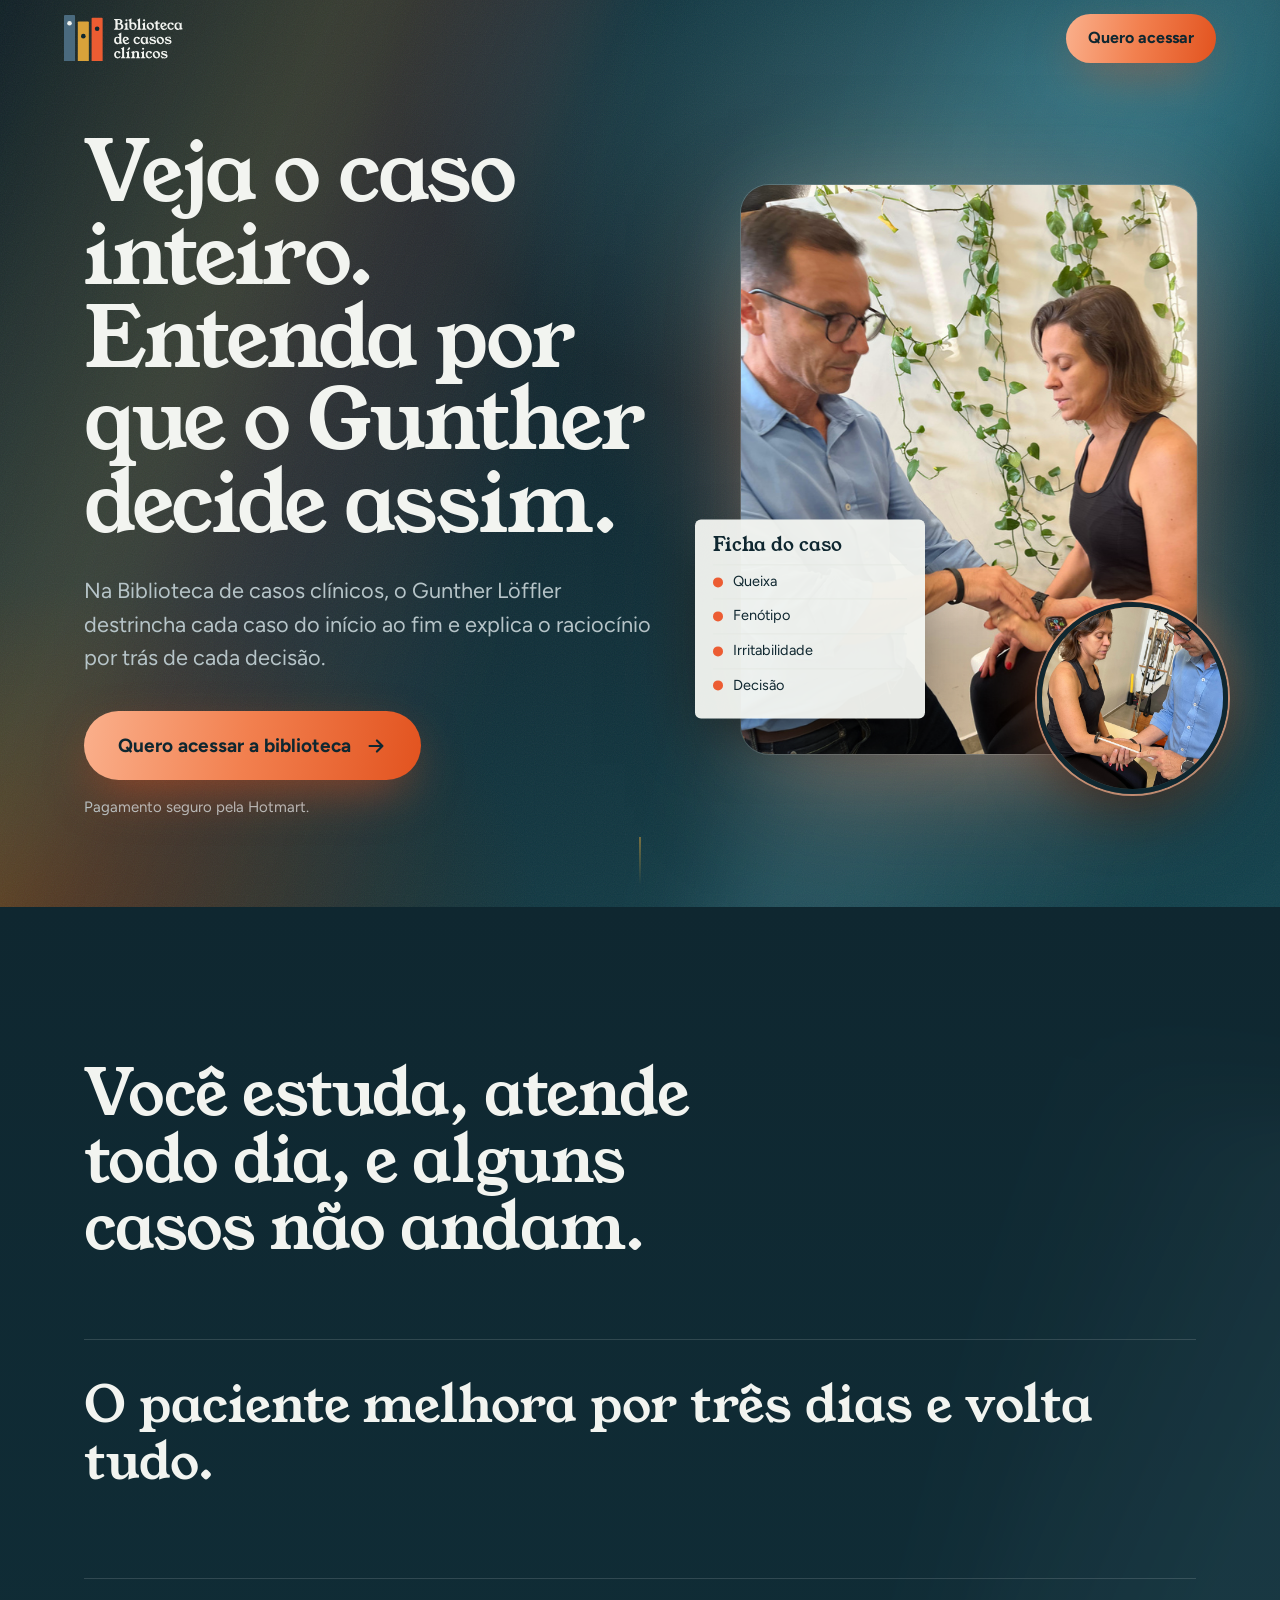
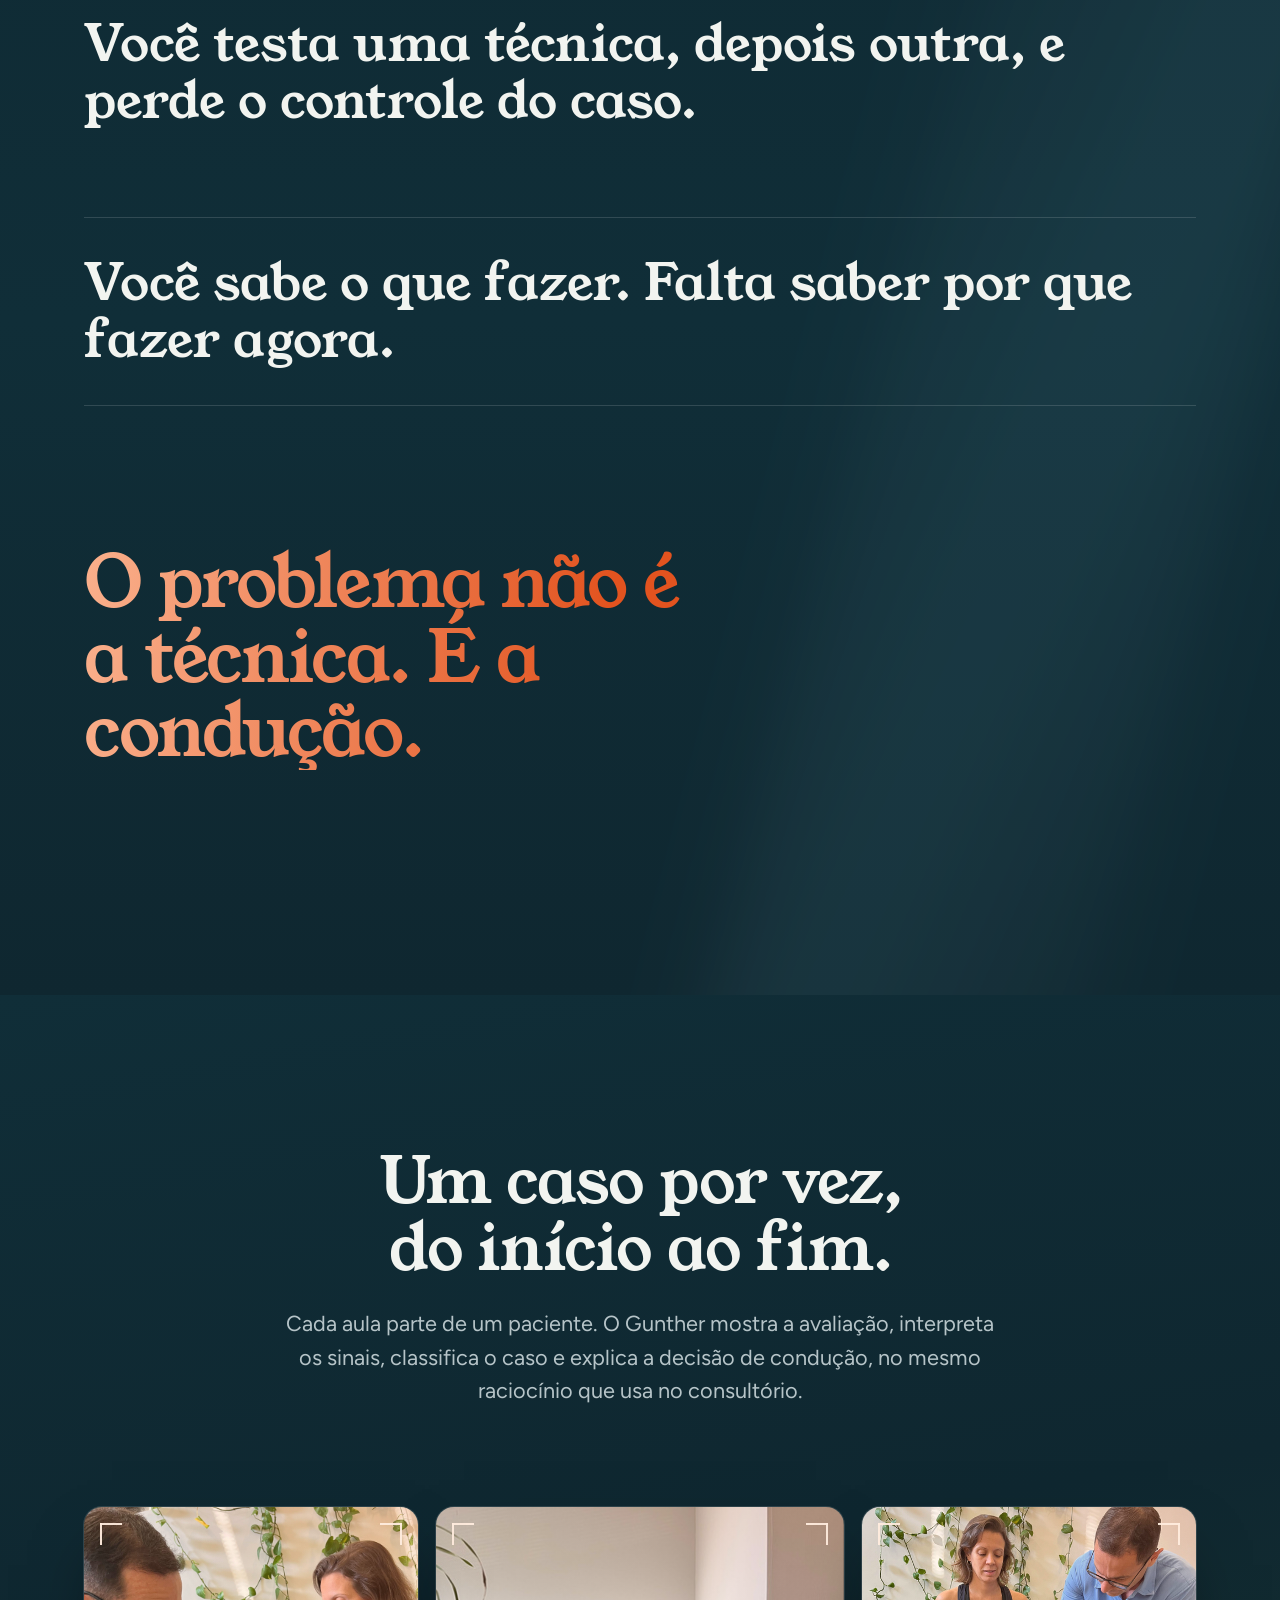
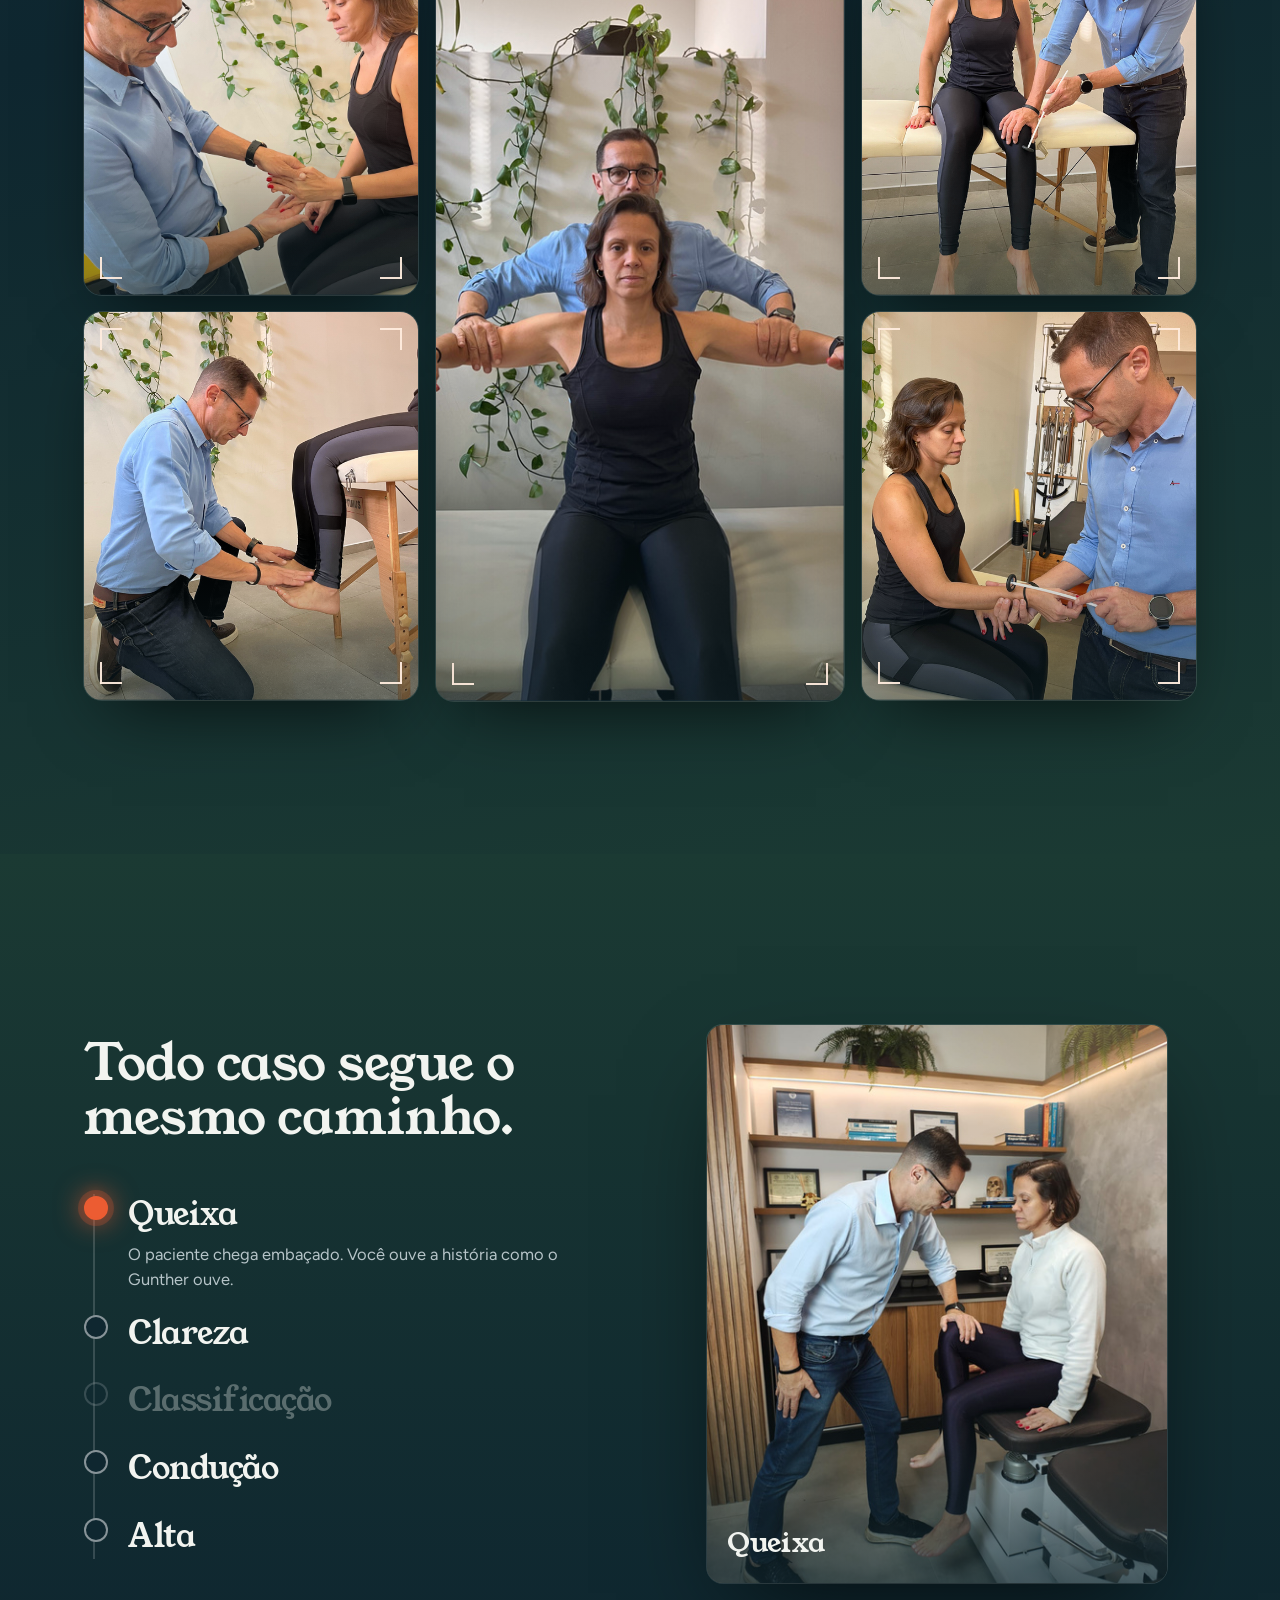
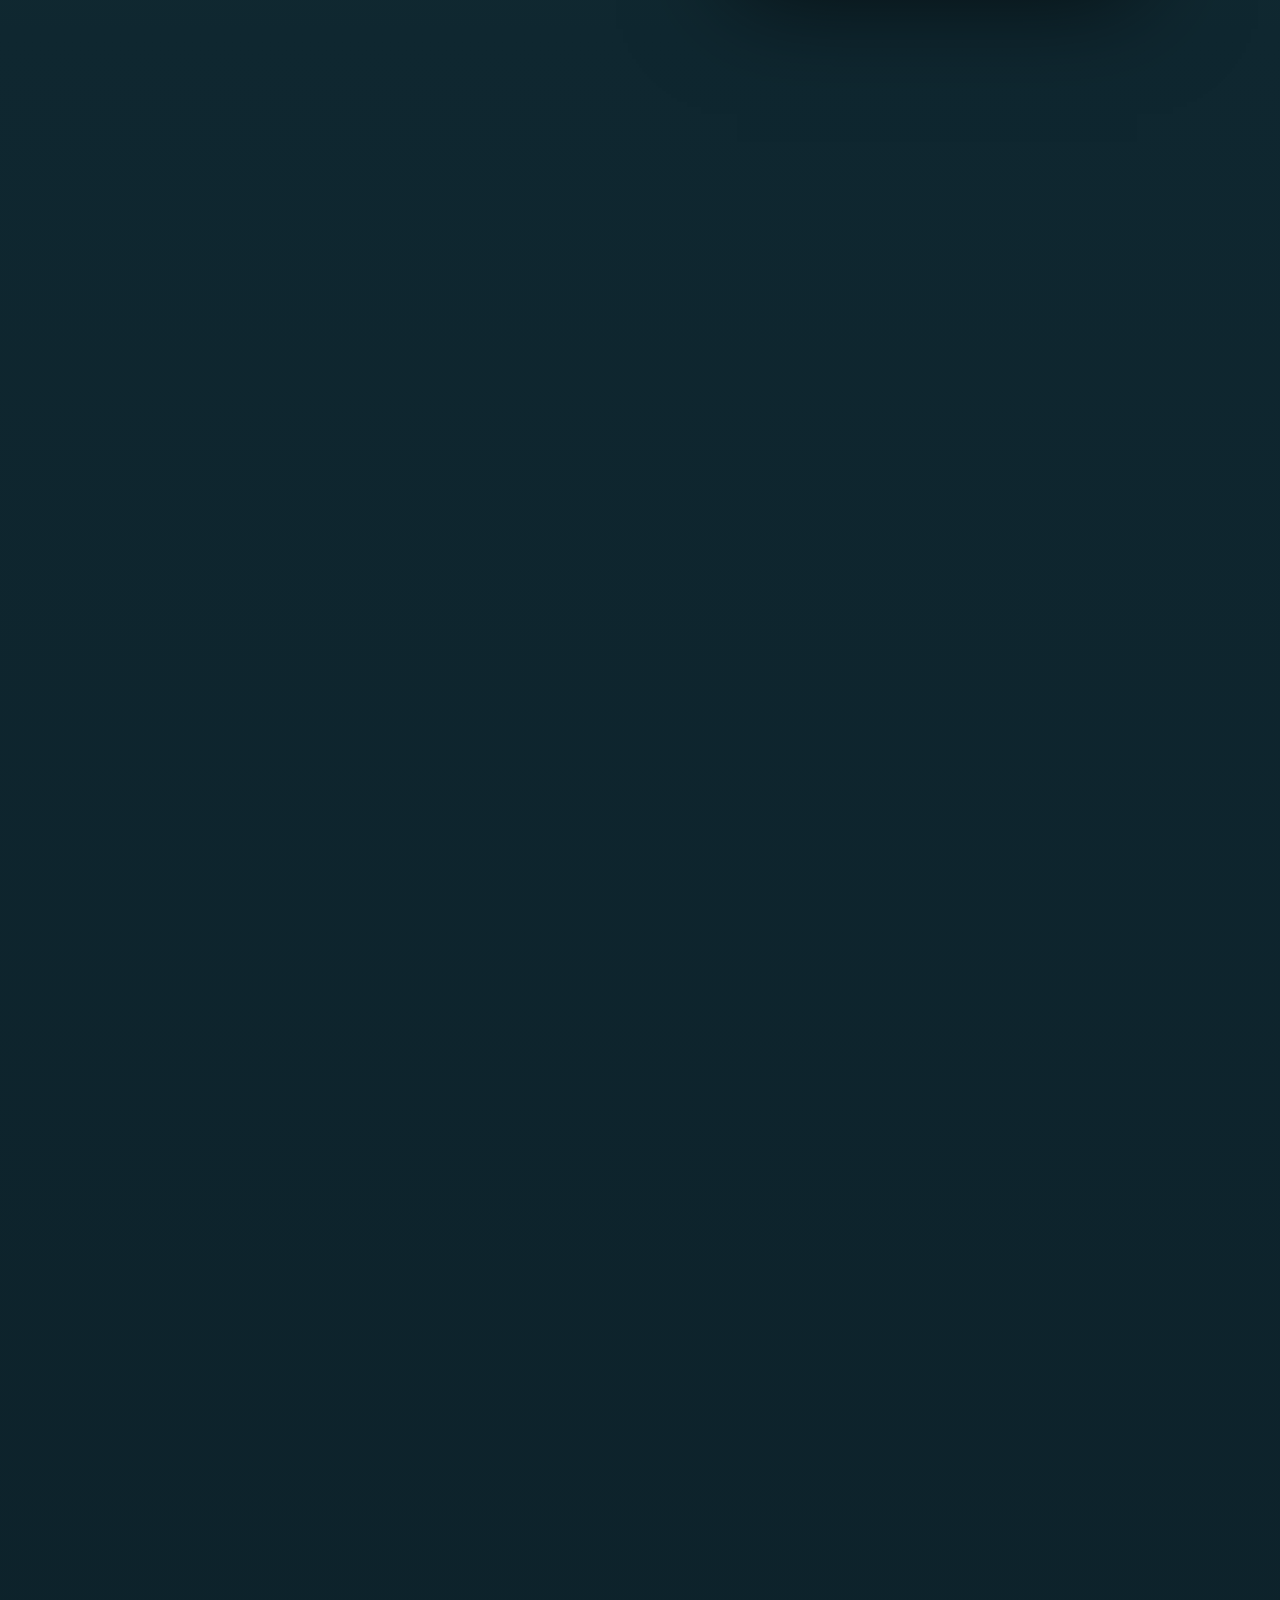
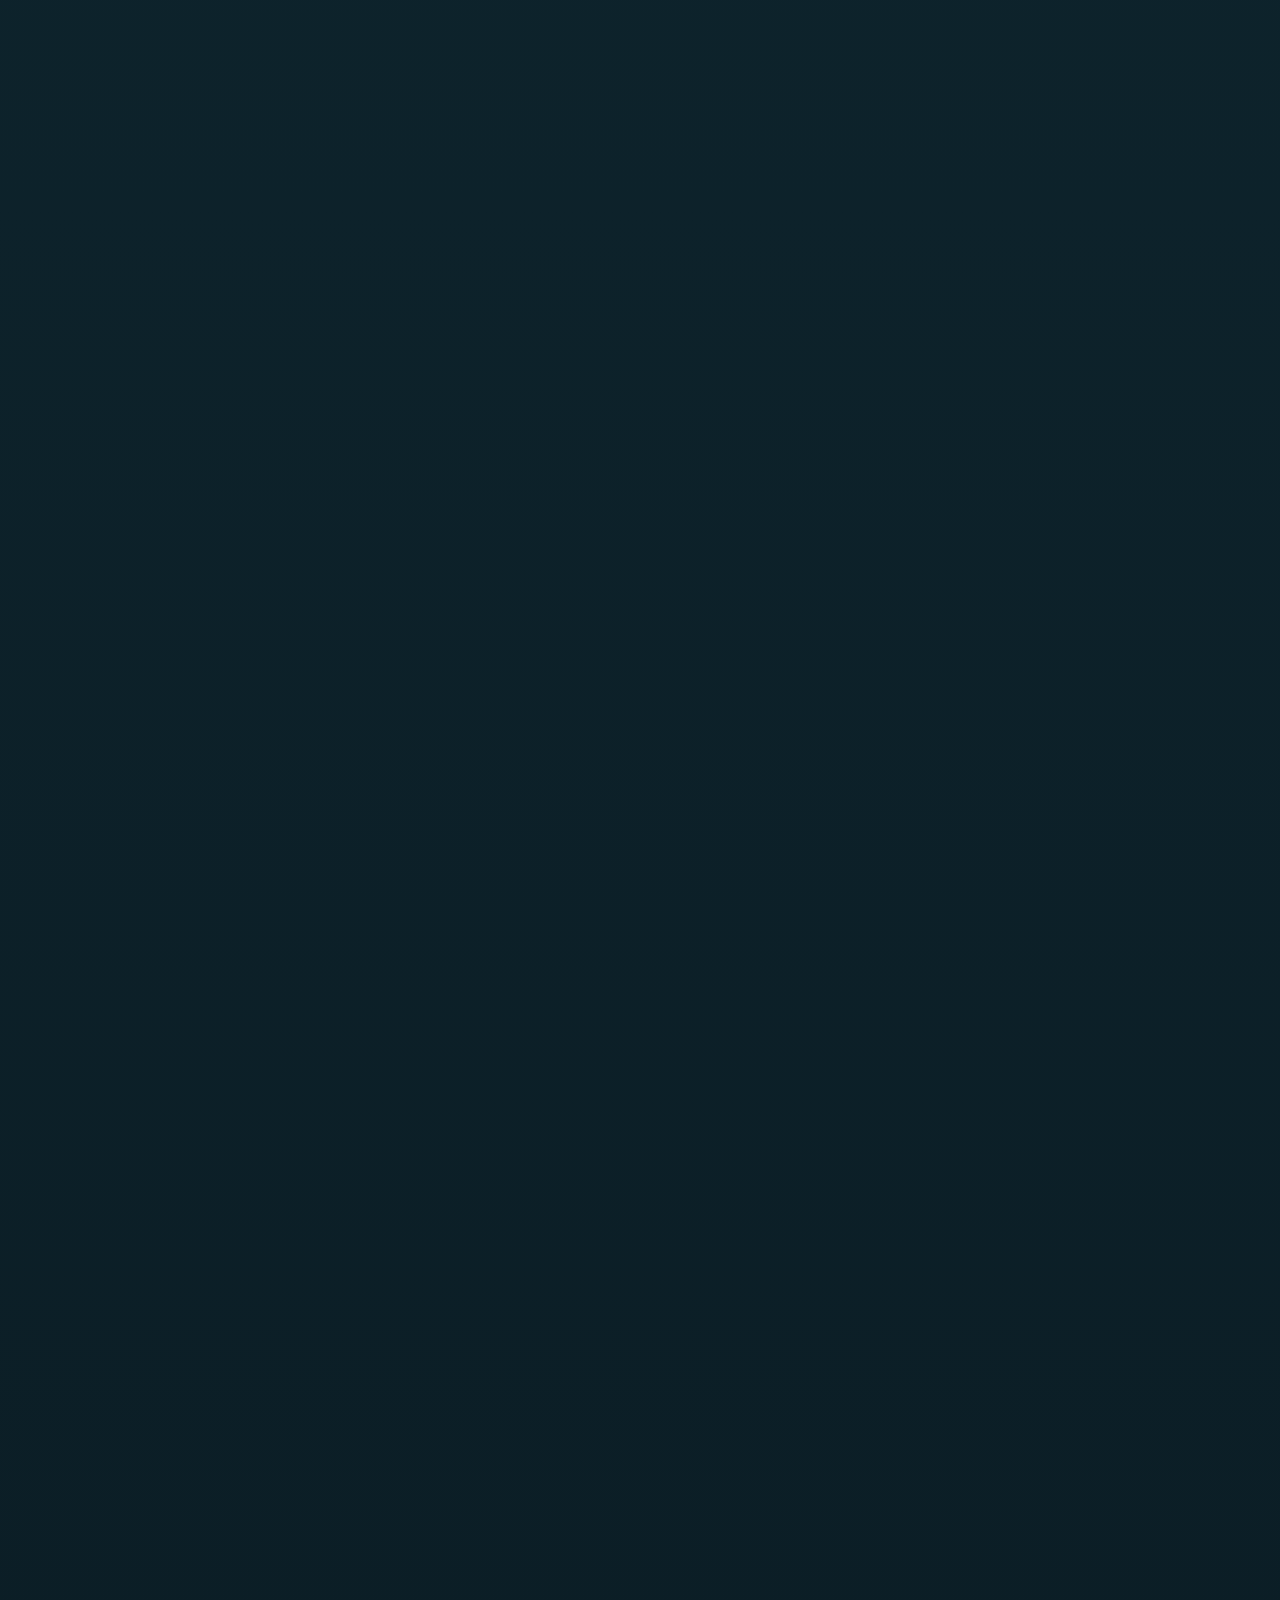
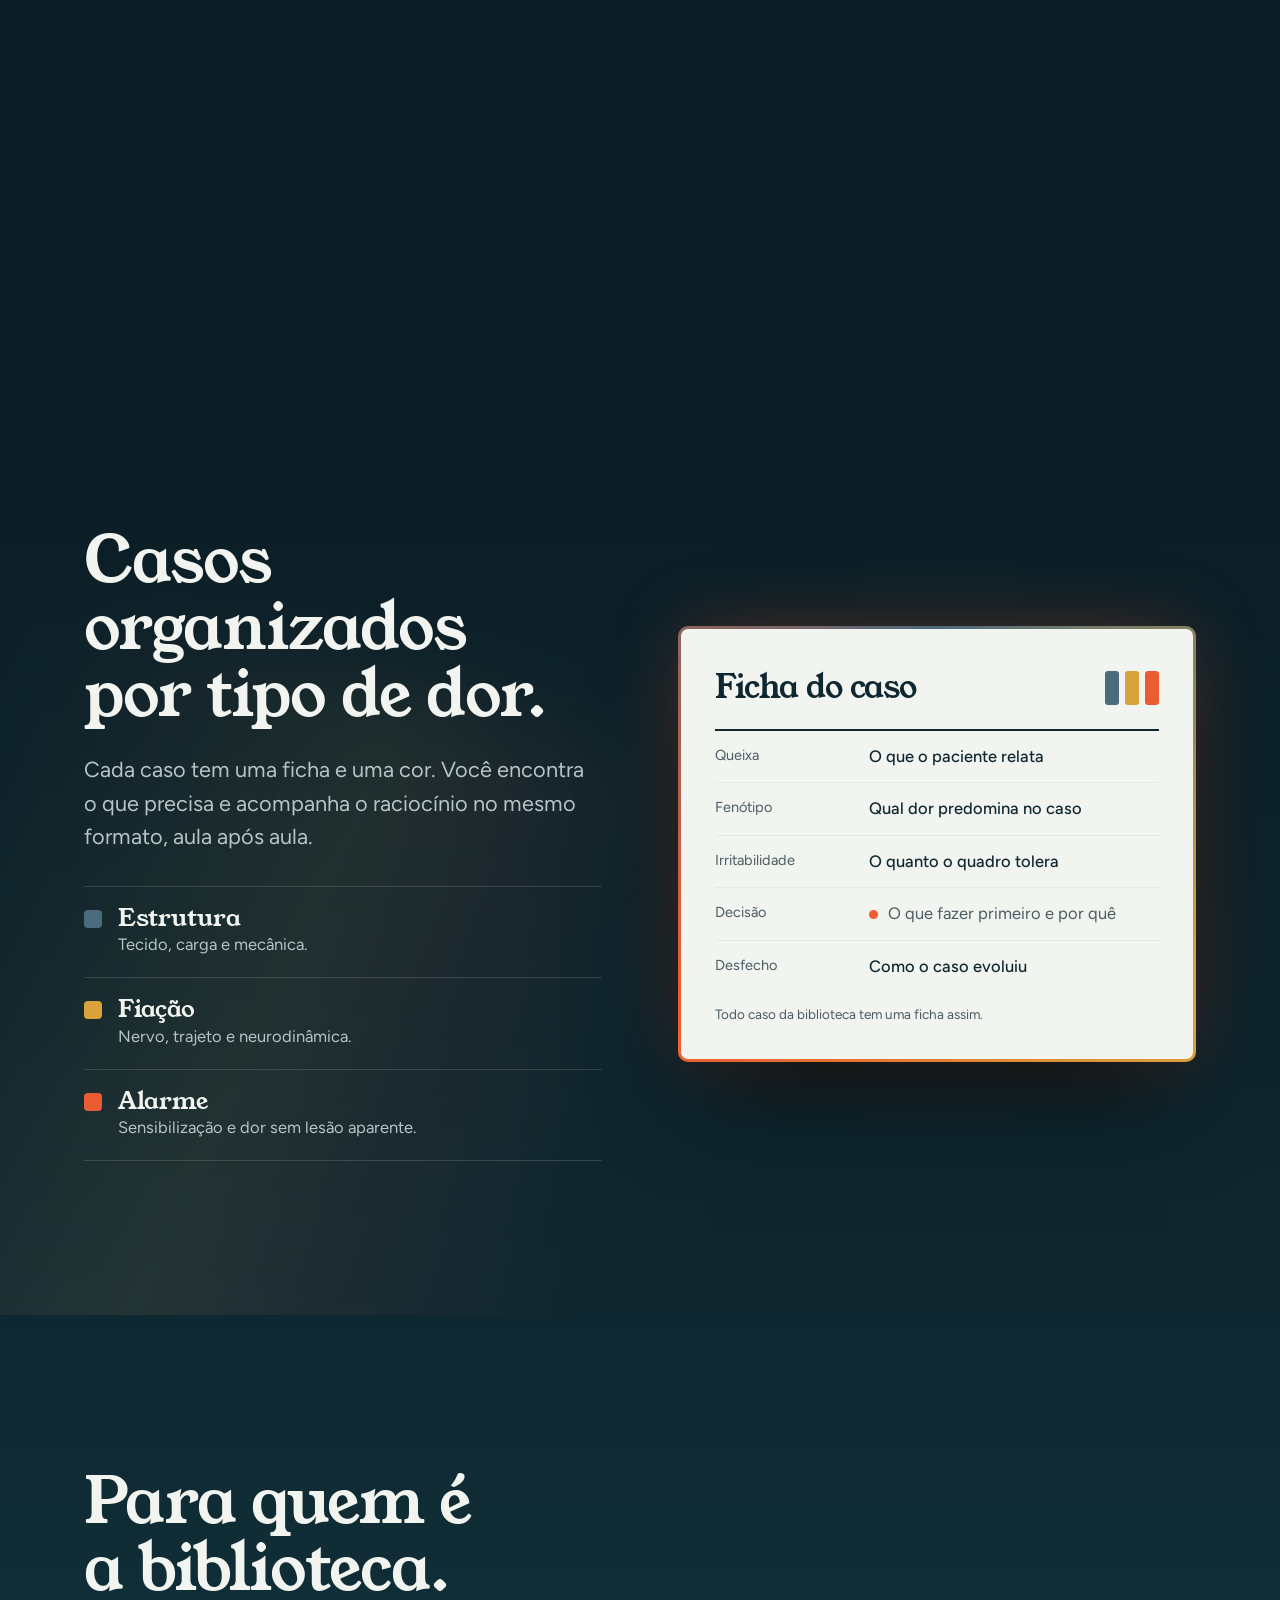
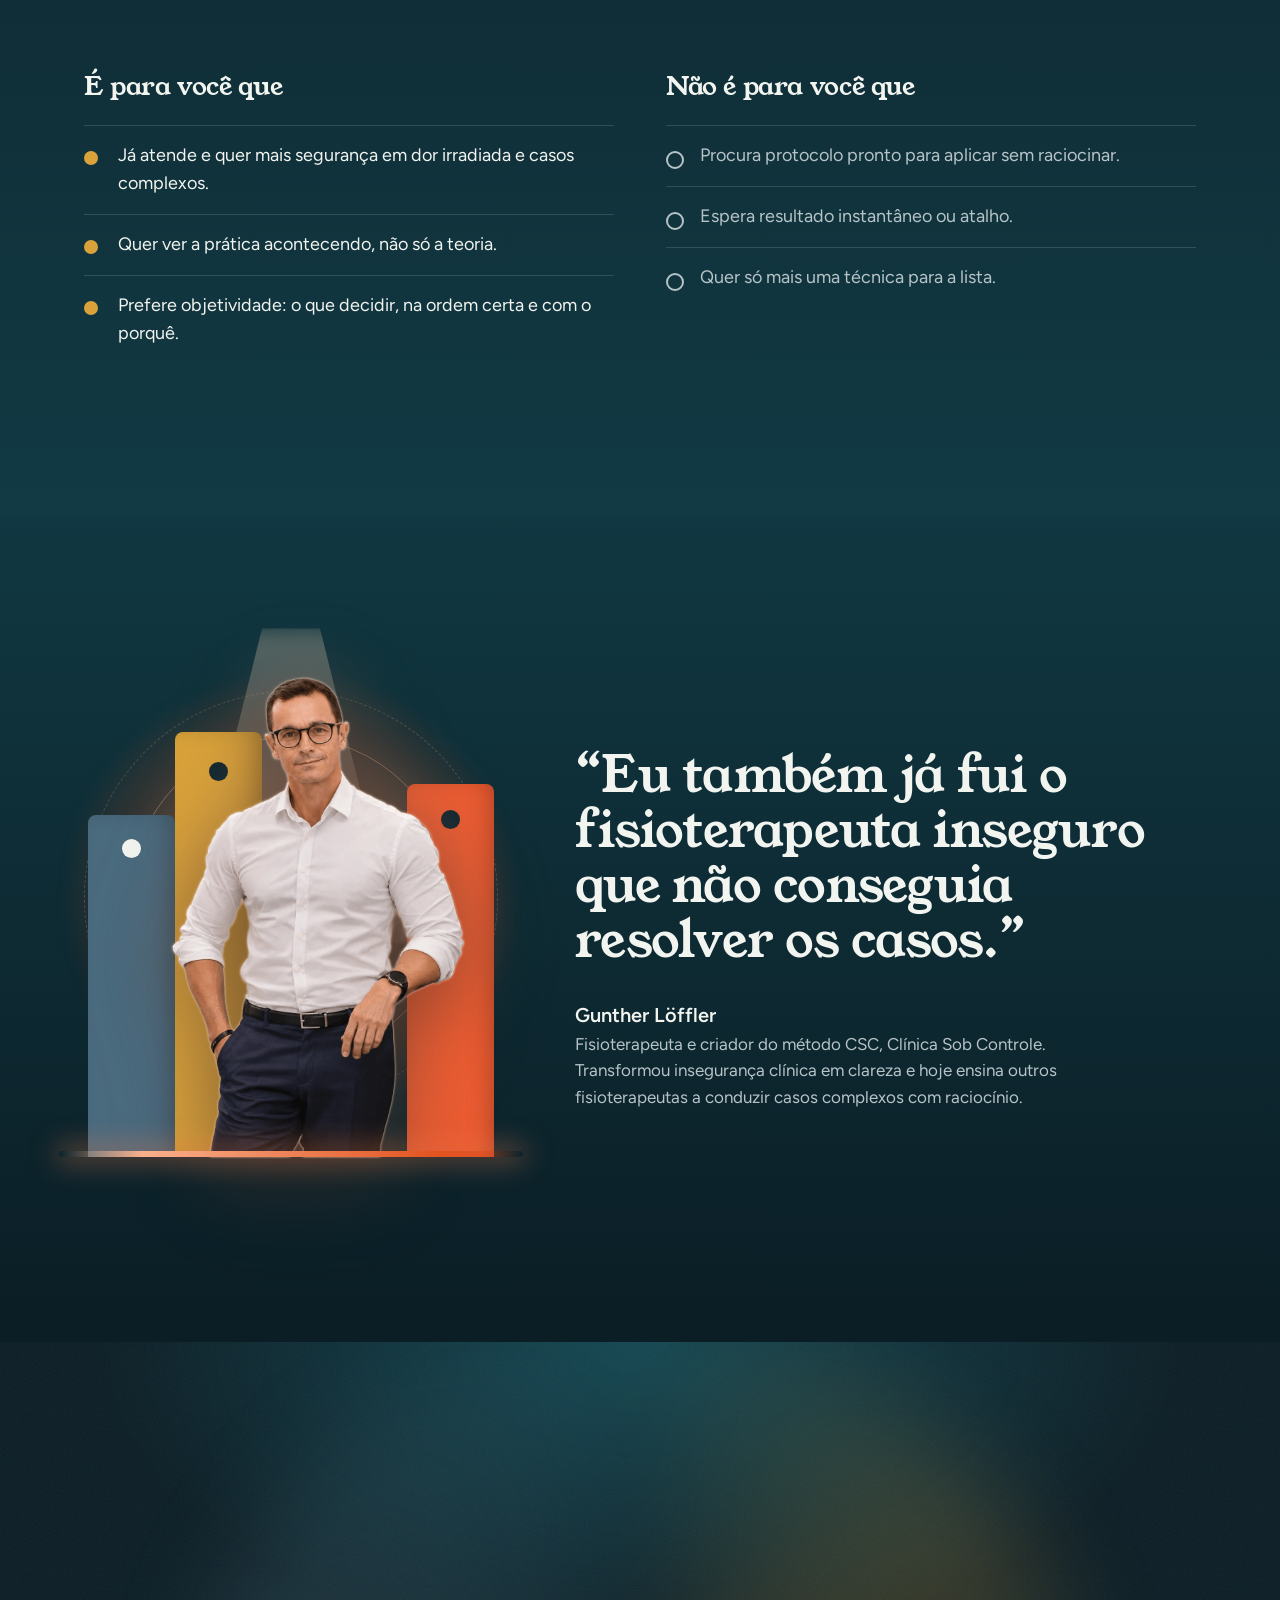
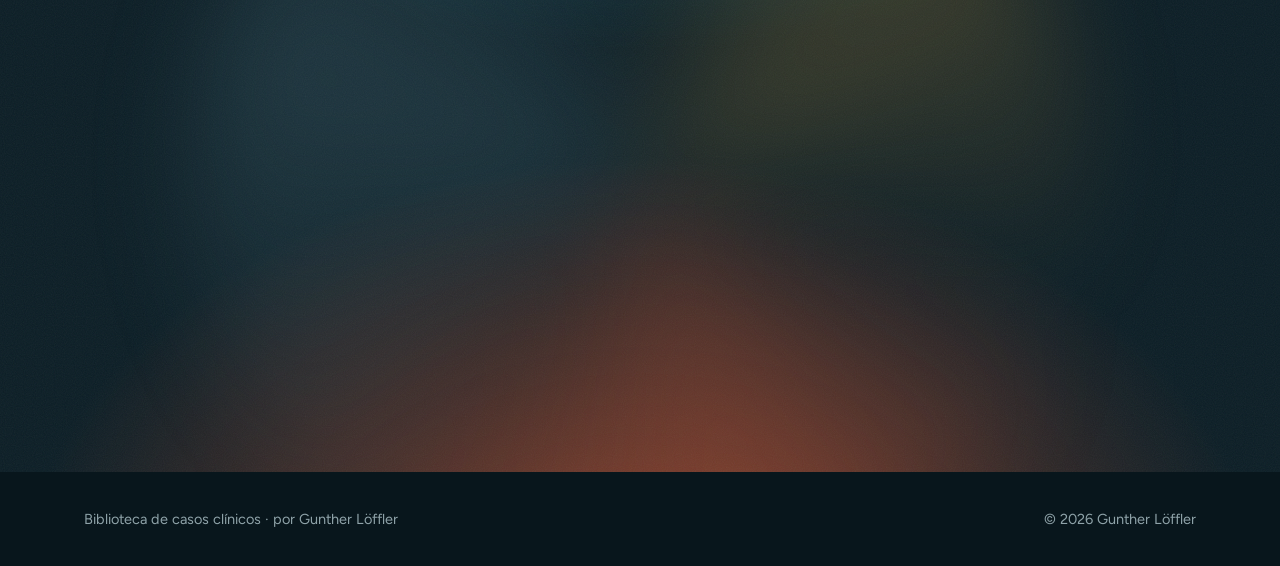
==== biblioteca/index.html @ 4e671a95 "Adiciona a pagina de vendas da Biblioteca de casos clinicos e liga na bio Co-Authored-By: Claude Son" ====
<!doctype html>
<html lang="pt-BR">
<head>
<meta charset="utf-8">
<meta name="viewport" content="width=device-width,initial-scale=1">
<title>Biblioteca de casos clínicos · Gunther Löffler</title>
<meta name="description" content="Veja o caso clínico inteiro, do início ao fim, e entenda por que o Gunther Löffler decide como decide.">
<meta name="theme-color" content="#0F2730">
<meta property="og:title" content="Biblioteca de casos clínicos · Gunther Löffler">
<meta property="og:description" content="Veja o caso clínico inteiro, do início ao fim, e entenda por que o Gunther Löffler decide como decide.">
<meta property="og:image" content="https://edu.guntherloffler.com.br/biblioteca/img/gunther-retrato.jpg">
<meta property="og:type" content="website">
<meta name="twitter:card" content="summary_large_image">
<link rel="icon" href="favicon.svg" type="image/svg+xml">
<link rel="preload" href="fonts/youngserif.woff2" as="font" type="font/woff2" crossorigin>
<script>document.documentElement.classList.add('js')</script>
<style>
@font-face{font-family:"Figtree";src:url(fonts/figtree.woff2) format("woff2");font-weight:300 900;font-display:swap}
@font-face{font-family:"Young Serif";src:url(fonts/youngserif.woff2) format("woff2");font-weight:400;font-display:swap}
:root{
  --tinta:#0F2730; --tinta-2:#17353F; --petroleo:#14505C;
  --papel:#F2F4F0; --papel-2:#E4E9E3; --grafite:#4B5C63; --mute:#B6C4C8;
  --est:#4A6A7E; --fia:#D9A23A; --ala:#EC5C32; --ala-pp:#B93A18;
  --serif:"Young Serif",Georgia,serif; --sans:"Figtree",system-ui,sans-serif;
  --gut:clamp(20px,5vw,72px);
  --mx:70%; --my:30%;
}
*{box-sizing:border-box}
html{scroll-behavior:smooth}
body{margin:0;background:var(--tinta);color:var(--papel);font-family:var(--sans);font-size:18px;line-height:1.55;-webkit-font-smoothing:antialiased;overflow-x:hidden}
img,svg{display:block;max-width:100%}
a{color:inherit}
h1,h2,h3{font-family:var(--serif);font-weight:400;margin:0;letter-spacing:-.015em;text-wrap:balance}
p{margin:0 0 1em}
:focus-visible{outline:3px solid var(--fia);outline-offset:3px}
.wrap{max-width:1240px;margin-inline:auto;padding-inline:var(--gut)}
.sec{position:relative;padding-block:clamp(80px,12vw,168px)}
h2{font-size:clamp(34px,5vw,64px);line-height:1.05}
.lede{font-size:clamp(18px,1.7vw,22px);color:var(--mute);max-width:52ch}

/* ===== REVEAL (entrada das seções) ===== */
.js [data-r]{opacity:0;transition:opacity .9s cubic-bezier(.2,.7,.2,1),transform .9s cubic-bezier(.2,.7,.2,1),filter 1.1s cubic-bezier(.2,.7,.2,1),clip-path 1.1s cubic-bezier(.2,.7,.2,1);transition-delay:var(--d,0s);will-change:opacity,transform}
.js [data-r="focus"]{filter:blur(16px);transform:translateY(22px) scale(.98)}
.js [data-r="rise"]{transform:translateY(48px)}
.js [data-r="left"]{transform:translateX(-64px)}
.js [data-r="right"]{transform:translateX(64px)}
.js [data-r="zoom"]{transform:scale(.88)}
.js [data-r="wipe"],.js [data-r="wipeup"]{opacity:1}
.js [data-r="wipe"]>img,.js [data-r="wipeup"]>img{clip-path:inset(0 100% 0 0);transition:clip-path 1.3s cubic-bezier(.2,.7,.2,1) var(--d,0s),transform 1.6s cubic-bezier(.2,.7,.2,1) var(--d,0s)}
.js [data-r="wipeup"]>img{clip-path:inset(100% 0 0 0);transform:scale(1.14)}
.js [data-r="wipe"].in>img,.js [data-r="wipeup"].in>img{clip-path:inset(0 0 0 0);transform:none}
.js [data-r].in{opacity:1;filter:none;transform:none}

/* ===== LUZ ===== */
.beam{position:absolute;pointer-events:none;mix-blend-mode:screen;filter:blur(40px)}
.beam--a{width:46vw;height:140%;left:-8vw;top:-20%;background:linear-gradient(100deg,transparent 0,rgba(217,162,58,.22) 45%,rgba(236,92,50,.14) 60%,transparent 100%);transform:rotate(14deg);animation:varrer 14s ease-in-out infinite alternate}
.beam--b{width:30vw;height:130%;right:6vw;top:-15%;background:linear-gradient(100deg,transparent,rgba(111,163,179,.20) 50%,transparent);transform:rotate(14deg);animation:varrer 18s ease-in-out -6s infinite alternate}
@keyframes varrer{from{translate:-6vw 0;opacity:.55}to{translate:12vw 0;opacity:1}}
.spot{position:absolute;inset:0;pointer-events:none;background:radial-gradient(520px circle at var(--mx) var(--my),rgba(255,226,170,.20),rgba(236,92,50,.07) 40%,transparent 70%);mix-blend-mode:screen}
.grain{position:absolute;inset:0;pointer-events:none;opacity:.07;background-image:url("data:image/svg+xml;utf8,<svg xmlns='http://www.w3.org/2000/svg' width='160' height='160'><filter id='n'><feTurbulence type='fractalNoise' baseFrequency='.9' numOctaves='2'/></filter><rect width='160' height='160' filter='url(%23n)'/></svg>")}

/* ===== BOTÃO ===== */
.btn{position:relative;display:inline-flex;align-items:center;gap:14px;padding:20px 34px;border-radius:999px;font-weight:700;font-size:19px;text-decoration:none;color:var(--tinta);background:linear-gradient(100deg,#FAB08C 0%,#F2804F 48%,#E2531F 100%);box-shadow:0 0 0 0 rgba(242,128,79,.5),0 18px 50px -12px rgba(226,83,31,.6);overflow:hidden;isolation:isolate;transition:transform .25s,box-shadow .25s;animation:pulso 3.2s ease-out infinite}
.btn::after{content:"";position:absolute;inset:-2px;z-index:-1;background:linear-gradient(105deg,transparent 35%,rgba(255,255,255,.65) 50%,transparent 65%);transform:translateX(-120%);animation:brilho 3.8s ease-in-out 1.2s infinite}
.btn:hover{transform:translateY(-3px) scale(1.02)}
.btn svg{width:22px;height:22px;flex:none}
@keyframes brilho{0%{transform:translateX(-120%)}45%,100%{transform:translateX(120%)}}
@keyframes pulso{0%{box-shadow:0 0 0 0 rgba(242,128,79,.45),0 18px 50px -12px rgba(226,83,31,.6)}70%,100%{box-shadow:0 0 0 22px rgba(242,128,79,0),0 18px 50px -12px rgba(226,83,31,.6)}}
.btn--sm{padding:12px 22px;font-size:16px;animation:none}
.micro{font-size:15px;color:var(--mute);margin-top:16px}

/* ===== TOPO ===== */
.top{position:fixed;z-index:50;inset:0 0 auto 0;display:flex;justify-content:space-between;align-items:center;padding:14px var(--gut);transition:background .4s,backdrop-filter .4s}
.top.sol{background:rgba(15,39,48,.78);backdrop-filter:blur(14px)}
.top img{height:46px;width:auto}

/* ===== HERO ===== */
.hero{position:relative;min-height:100svh;display:flex;align-items:center;padding-block:132px 72px;overflow:hidden;background:
  radial-gradient(90% 70% at 85% 10%,#1B6272 0%,transparent 60%),
  radial-gradient(70% 60% at 0% 100%,#3A2A1A 0%,transparent 60%),
  linear-gradient(160deg,#0B1D25 0%,#0F2730 45%,#14505C 130%)}
.hero__in{position:relative;z-index:2;display:grid;gap:clamp(40px,6vw,88px);grid-template-columns:1fr;align-items:center}
@media(min-width:960px){.hero__in{grid-template-columns:1.12fr .88fr}}
.hero h1{font-size:clamp(42px,6.6vw,96px);line-height:.98;letter-spacing:-.025em;max-width:12ch}
.hero .lede{margin:28px 0 36px}
.foco{animation:focar 2.2s cubic-bezier(.3,.1,.2,1) .2s both}
@keyframes focar{from{filter:blur(20px);opacity:.4}55%{filter:blur(6px);opacity:.9}to{filter:blur(0);opacity:1}}
.hero__foto{position:relative;justify-self:center;width:min(100%,460px)}
.hero__foto{padding:0 0 6% 0}
.hero__foto .moldura{position:relative;aspect-ratio:4/5;border-radius:28px;overflow:hidden;box-shadow:0 0 0 1px rgba(255,255,255,.16),0 40px 120px -30px rgba(242,128,79,.5),0 0 90px -10px rgba(111,163,179,.3)}
.hero__foto .moldura img{width:100%;height:110%;object-fit:cover;object-position:54% 30%;will-change:transform}
.hero__foto .moldura::after{content:"";position:absolute;inset:0;background:linear-gradient(200deg,rgba(255,214,170,.28),transparent 42%),linear-gradient(0deg,rgba(15,39,48,.5),transparent 38%);mix-blend-mode:soft-light}
.detalhe{position:absolute;right:-7%;bottom:-2%;width:42%;aspect-ratio:1;border-radius:50%;overflow:hidden;border:5px solid var(--tinta);box-shadow:0 0 0 2px rgba(250,176,140,.7),0 24px 60px -10px rgba(0,0,0,.6),0 0 60px -6px rgba(242,128,79,.55)}
.detalhe img{width:100%;height:100%;object-fit:cover;object-position:62% 60%}
.ficha-fl{position:absolute;left:-10%;bottom:12%;width:min(230px,52%);background:rgba(242,244,240,.96);color:var(--tinta);border-radius:6px;padding:16px 18px;font-size:14.5px;line-height:1.35;box-shadow:0 24px 60px -10px rgba(0,0,0,.55);will-change:transform}
.ficha-fl b{display:block;font-family:var(--serif);font-weight:400;font-size:19px;line-height:1.1;margin-bottom:8px}
.ficha-fl div{display:flex;gap:10px;align-items:center;border-top:1px solid var(--papel-2);padding:7px 0}
.ficha-fl i{width:10px;height:10px;border-radius:50%;background:var(--ala);flex:none}
.rolar{position:absolute;z-index:2;left:50%;bottom:22px;translate:-50% 0;width:1px;height:48px;background:linear-gradient(var(--fia),transparent);animation:desce 2.2s ease-in-out infinite}
@keyframes desce{0%{transform:scaleY(0);transform-origin:top}50%{transform:scaleY(1);transform-origin:top}51%{transform-origin:bottom}100%{transform:scaleY(0);transform-origin:bottom}}

/* ===== DOR ===== */
.dor{background:linear-gradient(180deg,#0F2730 0%,#102E38 60%,#0F2730 100%);overflow:hidden}
.dor h2{max-width:16ch;margin-bottom:clamp(40px,6vw,80px)}
.frases{display:grid;gap:0}
.frase{font-family:var(--serif);font-size:clamp(26px,4vw,52px);line-height:1.12;padding:clamp(22px,3vw,36px) 0;border-top:1px solid rgba(255,255,255,.14);color:var(--papel)}
.frase:last-child{border-bottom:1px solid rgba(255,255,255,.14)}
.virada{margin-top:clamp(48px,7vw,96px);font-family:var(--serif);font-size:clamp(34px,5.6vw,76px);line-height:1.04;letter-spacing:-.02em;max-width:15ch;background:linear-gradient(95deg,#FAB08C 0%,#E2531F 80%);-webkit-background-clip:text;background-clip:text;color:transparent}

/* ===== PRÁTICA (galeria) ===== */
.pratica{background:linear-gradient(170deg,#102E38 0%,#0F2730 40%,#1B3A33 100%);overflow:hidden}
.pratica__cab{display:grid;gap:24px;margin-bottom:clamp(40px,6vw,88px)}
.pratica h2{max-width:17ch}
.pratica__cab{text-align:center;justify-items:center}
.pratica__cab h2{margin-inline:auto}
.pratica__cab .lede{margin-inline:auto}
.galeria{display:grid;gap:14px;grid-template-columns:repeat(2,1fr)}
.foto{position:relative;margin:0;border-radius:18px;overflow:hidden;background:var(--tinta-2);aspect-ratio:1;box-shadow:0 0 0 1px rgba(255,255,255,.13),0 30px 70px -28px rgba(0,0,0,.75)}
.foto img{width:100%;height:100%;object-fit:cover}
.foto::after{content:"";position:absolute;inset:0;background:linear-gradient(0deg,rgba(15,39,48,.5),transparent 42%),linear-gradient(210deg,rgba(242,128,79,.22),transparent 50%);pointer-events:none}
/* mira de foco nos cantos */
.br{position:absolute;z-index:2;inset:46px;opacity:0;pointer-events:none;transition:inset 1.1s cubic-bezier(.2,.7,.2,1) .5s,opacity .8s .5s;
  --c:rgba(255,236,222,.95);
  background:
   linear-gradient(var(--c),var(--c)) 0 0/22px 2px no-repeat,linear-gradient(var(--c),var(--c)) 0 0/2px 22px no-repeat,
   linear-gradient(var(--c),var(--c)) 100% 0/22px 2px no-repeat,linear-gradient(var(--c),var(--c)) 100% 0/2px 22px no-repeat,
   linear-gradient(var(--c),var(--c)) 0 100%/22px 2px no-repeat,linear-gradient(var(--c),var(--c)) 0 100%/2px 22px no-repeat,
   linear-gradient(var(--c),var(--c)) 100% 100%/22px 2px no-repeat,linear-gradient(var(--c),var(--c)) 100% 100%/2px 22px no-repeat}
.foto.in .br,.no-js .br{inset:16px;opacity:1}
.g3{grid-column:1/-1;order:-1;aspect-ratio:4/5}
.g3 img{object-position:50% 40%}
.g1 img{object-position:50% 45%}.g2 img{object-position:50% 68%}.g4 img{object-position:50% 58%}.g5 img{object-position:50% 52%}
@media(min-width:900px){
  .galeria{grid-template-columns:1fr 1.22fr 1fr;grid-template-rows:1fr 1fr;gap:18px;height:clamp(560px,62vw,800px)}
  .foto{aspect-ratio:auto;height:100%}
  .g3{grid-column:2;grid-row:1/span 2;order:0}
  .g1{grid-column:1;grid-row:1}.g2{grid-column:1;grid-row:2}.g4{grid-column:3;grid-row:1}.g5{grid-column:3;grid-row:2}
}

/* ===== LINHA DO CASO (rolagem) ===== */
.linha{height:480vh;background:linear-gradient(180deg,#1B3A33 0%,#0F2730 18%,#0B1D25 100%)}
.linha__sticky{position:sticky;top:0;height:100svh;display:flex;align-items:center;overflow:hidden}
.linha__in{display:grid;gap:28px;grid-template-columns:1fr;width:100%}
@media(min-width:900px){.linha__in{grid-template-columns:1fr 1fr;gap:clamp(40px,6vw,96px);align-items:center}}
.linha h2{font-size:clamp(30px,4vw,52px);margin-bottom:clamp(20px,3vw,40px);max-width:14ch}
.etapas{position:relative;list-style:none;margin:0;padding:0 0 0 44px}
.etapas::before{content:"";position:absolute;left:9px;top:12px;bottom:12px;width:2px;background:rgba(255,255,255,.16)}
.etapas .fio{position:absolute;left:9px;top:12px;width:2px;height:calc((100% - 24px)*var(--p,0));background:linear-gradient(var(--fia),var(--ala));box-shadow:0 0 14px 2px rgba(236,92,50,.7)}
.et{position:relative;padding:8px 0;opacity:.32;transition:opacity .5s}
.et::before{content:"";position:absolute;left:-44px;top:14px;width:20px;height:20px;border-radius:50%;border:2px solid rgba(255,255,255,.5);background:var(--tinta);transition:all .5s}
.et.on{opacity:1}
.et.on::before{background:var(--ala);border-color:var(--ala);box-shadow:0 0 0 6px rgba(236,92,50,.22),0 0 26px 4px rgba(236,92,50,.65)}
.et h3{font-size:clamp(22px,2.6vw,32px)}
.et p{margin:2px 0 0;font-size:16.5px;color:var(--mute);max-height:0;overflow:hidden;transition:max-height .6s ease}
.et.on p{max-height:120px}
.visor{position:relative;aspect-ratio:4/5;max-height:62svh;justify-self:center;width:min(100%,460px);border-radius:16px;overflow:hidden;box-shadow:0 0 0 1px rgba(255,255,255,.12),0 40px 100px -30px rgba(0,0,0,.7)}
.visor img{position:absolute;inset:0;width:100%;height:100%;object-fit:cover;opacity:0;filter:blur(18px);transform:scale(1.08);transition:opacity .8s,filter .9s,transform 1.4s}
.visor img.on{opacity:1;filter:none;transform:none}
.visor::after{content:"";position:absolute;inset:0;background:linear-gradient(0deg,rgba(15,39,48,.7),transparent 40%),radial-gradient(60% 40% at 80% 0%,rgba(255,214,150,.32),transparent 70%);pointer-events:none}
.visor .rot{position:absolute;z-index:2;left:20px;bottom:18px;font-family:var(--serif);font-size:28px}
@media(max-width:899px){.visor{aspect-ratio:16/10;max-height:34svh;width:100%}.linha h2{margin-bottom:14px}.et p{font-size:15.5px}}

/* ===== ORGANIZAÇÃO ===== */
.org{background:linear-gradient(180deg,#0B1D25 0%,#0F2730 100%);overflow:hidden}
.org__g{display:grid;gap:clamp(40px,6vw,88px);grid-template-columns:1fr}
@media(min-width:960px){.org__g{grid-template-columns:1fr 1fr;align-items:center}}
.org h2{margin-bottom:24px;max-width:15ch}
.fam{display:grid;gap:0;margin-top:32px}
.fam div{display:grid;grid-template-columns:18px 1fr;gap:16px;padding:18px 0;border-top:1px solid rgba(255,255,255,.14)}
.fam div:last-child{border-bottom:1px solid rgba(255,255,255,.14)}
.fam i{width:18px;height:18px;border-radius:4px;margin-top:5px}
.fam b{display:block;font-family:var(--serif);font-weight:400;font-size:24px;line-height:1.1}
.fam span{color:var(--mute);font-size:16.5px}
.ficha{position:relative;color:var(--tinta);border-radius:10px;padding:clamp(22px,3vw,34px);border:3px solid transparent;background:linear-gradient(var(--papel),var(--papel)) padding-box,conic-gradient(from var(--ang,0deg),var(--est),var(--fia),var(--ala),var(--est)) border-box;animation:gira 7s linear infinite;box-shadow:0 50px 100px -30px rgba(0,0,0,.7),0 0 70px -10px rgba(236,92,50,.35)}
@property --ang{syntax:"<angle>";inherits:false;initial-value:0deg}
@keyframes gira{to{--ang:360deg}}
.ficha header{display:flex;justify-content:space-between;gap:14px;align-items:flex-start;border-bottom:2px solid var(--tinta);padding-bottom:16px}
.ficha h3{font-size:clamp(24px,2.6vw,32px)}
.ficha .fams{display:flex;gap:6px;flex:none;padding-top:8px}
.ficha .fams i{width:14px;height:34px;border-radius:3px}
.ficha .l{display:grid;grid-template-columns:140px 1fr;gap:14px;padding:13px 0;border-bottom:1px solid var(--papel-2);font-size:16.5px}
.ficha .l:last-of-type{border-bottom:0}
.ficha dt{color:var(--grafite);font-size:14.5px}
.ficha dd{margin:0;font-weight:500}
.ficha dd.x{color:var(--grafite);font-weight:400;display:flex;gap:10px;align-items:center}
.ficha dd.x::before{content:"";width:9px;height:9px;border-radius:50%;background:var(--ala);flex:none}
.ficha small{display:block;margin-top:12px;color:var(--grafite);font-size:13.5px}
@media(max-width:520px){.ficha .l{grid-template-columns:1fr;gap:2px}}

/* ===== PARA QUEM ===== */
.quem{background:linear-gradient(180deg,#0F2730,#12404A 130%);overflow:hidden}
.quem__g{display:grid;gap:clamp(28px,4vw,56px);grid-template-columns:1fr}
@media(min-width:900px){.quem__g{grid-template-columns:1fr 1fr}}
.quem h2{margin-bottom:clamp(32px,5vw,64px);max-width:14ch}
.col h3{font-size:26px;margin-bottom:18px}
.col ul{list-style:none;margin:0;padding:0;display:grid;gap:0}
.col li{padding:16px 0 16px 34px;border-top:1px solid rgba(255,255,255,.14);position:relative;font-size:18px}
.col li::before{content:"";position:absolute;left:0;top:25px;width:14px;height:14px;border-radius:50%;background:var(--fia)}
.col--nao li{color:var(--mute)}
.col--nao li::before{background:transparent;border:2px solid var(--mute)}

/* ===== GUNTHER ===== */
.gun{background:linear-gradient(180deg,#12404A -30%,#0B1D25 100%);overflow:hidden}
.gun__g{display:grid;gap:clamp(36px,6vw,96px);grid-template-columns:1fr;align-items:center}
@media(min-width:900px){.gun__g{grid-template-columns:.8fr 1.2fr}}
.arte{position:relative;aspect-ratio:4/5;width:min(100%,540px);justify-self:center;isolation:isolate}
.arte .sol{position:absolute;z-index:-3;left:50%;top:44%;width:112%;aspect-ratio:1;translate:-50% -50%;border-radius:50%;background:radial-gradient(circle,rgba(250,176,140,.62) 0%,rgba(242,128,79,.38) 32%,rgba(226,83,31,.16) 55%,transparent 70%);filter:blur(6px);animation:respira 6s ease-in-out infinite}
@keyframes respira{50%{scale:1.07;opacity:.82}}
.arte .anel{position:absolute;z-index:-2;left:50%;top:44%;border-radius:50%;translate:-50% -50%;border:1.5px solid rgba(250,176,140,.38)}
.arte .anel.a1{width:78%;aspect-ratio:1}
.arte .anel.a2{width:100%;aspect-ratio:1;border-style:dashed;border-color:rgba(250,176,140,.22);animation:roda 60s linear infinite}
.arte .lomb{position:absolute;z-index:-1;bottom:6%;width:21%;border-radius:8px 8px 0 0;transform:translateY(40px);opacity:0;transition:transform 1.3s cubic-bezier(.2,.7,.2,1) var(--d),opacity 1s var(--d);box-shadow:inset -12px 0 24px -10px rgba(0,0,0,.28)}
.arte .lomb::before{content:"";position:absolute;left:50%;top:7%;width:22%;aspect-ratio:1;margin-left:-11%;border-radius:50%;background:var(--tinta)}
.arte.in .lomb{transform:none;opacity:1}
.arte .l1{left:1%;height:66%;background:var(--est);--d:.5s}.arte .l1::before{background:var(--papel)}
.arte .l2{left:22%;height:82%;background:var(--fia);--d:.7s}
.arte .l3{right:1%;height:72%;background:var(--ala);--d:.9s}
.arte .chao{position:absolute;z-index:1;left:-6%;right:-6%;bottom:6%;height:6px;border-radius:3px;background:linear-gradient(90deg,transparent,#FAB08C 18%,#E2531F 82%,transparent);box-shadow:0 0 28px 2px rgba(242,128,79,.7)}
.arte .gun-img{position:absolute;z-index:0;left:50%;bottom:6%;width:96%;translate:-50% 0;filter:drop-shadow(0 0 1px rgba(255,214,190,.9)) drop-shadow(0 18px 40px rgba(0,0,0,.45)) drop-shadow(0 0 34px rgba(250,176,140,.28))}
.arte .raio{position:absolute;z-index:-2;left:50%;top:-8%;width:70%;height:90%;translate:-50% 0;background:linear-gradient(180deg,rgba(255,226,200,.28),transparent 80%);clip-path:polygon(40% 0,60% 0,100% 100%,0 100%);filter:blur(10px);mix-blend-mode:screen;animation:varrer 10s ease-in-out infinite alternate}
.arte .nome{position:absolute;z-index:2;left:0;right:0;bottom:-2%;text-align:center;font-family:var(--serif);font-size:20px;letter-spacing:.01em;color:var(--papel)}
.gun blockquote{margin:0 0 32px;font-family:var(--serif);font-size:clamp(28px,4vw,50px);line-height:1.1;letter-spacing:-.015em}
.gun cite{display:block;font-style:normal;color:var(--mute);font-size:17px;max-width:48ch}
.gun cite b{display:block;color:var(--papel);font-size:20px;font-weight:600}

/* ===== CTA FINAL ===== */
.fim{position:relative;text-align:center;overflow:hidden;background:
  radial-gradient(70% 90% at 50% 120%,rgba(236,92,50,.55),transparent 70%),
  radial-gradient(60% 60% at 50% 0%,rgba(20,80,92,.8),transparent 70%),#0B1D25}
.fim h2{margin-inline:auto;max-width:16ch;margin-bottom:24px}
.fim .lede{margin:0 auto 40px}
.fim .wrap{position:relative;z-index:2}
.halo{position:absolute;left:50%;top:60%;width:min(900px,120vw);aspect-ratio:1;translate:-50% -50%;background:conic-gradient(from 0deg,transparent,rgba(217,162,58,.22),transparent 30%,rgba(236,92,50,.2),transparent 60%,rgba(111,163,179,.18),transparent);border-radius:50%;filter:blur(50px);animation:roda 24s linear infinite;pointer-events:none}
@keyframes roda{to{rotate:360deg}}
footer{background:#08161C;color:#8FA3A9;font-size:14.5px;padding-block:36px}
footer .wrap{display:flex;justify-content:space-between;gap:16px;flex-wrap:wrap}

/* barra fixa no celular */
.fixa{position:fixed;z-index:60;left:0;right:0;bottom:0;padding:12px var(--gut) calc(12px + env(safe-area-inset-bottom));background:linear-gradient(0deg,rgba(11,29,37,.96),rgba(11,29,37,.7));backdrop-filter:blur(10px);transform:translateY(110%);transition:transform .5s}
.fixa.on{transform:none}
.fixa .btn{width:100%;justify-content:center;animation:none;padding:16px}
@media(min-width:900px){.fixa{display:none}}

@media(prefers-reduced-motion:reduce){
  html{scroll-behavior:auto}
  .js [data-r]{opacity:1;filter:none;transform:none;clip-path:none;transition:none}
  .foco,.beam,.btn,.btn::after,.halo,.ficha,.rolar{animation:none}
  .spot{display:none}
}
</style>
</head>
<body>

<header class="top" id="topo">
  <a href="#" aria-label="Biblioteca de casos clínicos"><img src="img/logo-escuro.svg" alt="Biblioteca de casos clínicos" width="120" height="46"></a>
  <a class="btn btn--sm" href="https://pay.hotmart.com/J106359488U?off=pjn1l1w2" target="_blank" rel="noopener">Quero acessar</a>
</header>

<main>

<!-- HERO -->
<section class="hero" id="hero">
  <div class="beam beam--a"></div><div class="beam beam--b"></div>
  <div class="spot"></div><div class="grain"></div>
  <div class="wrap hero__in">
    <div>
      <h1 class="foco">Veja o caso inteiro. Entenda por que o Gunther decide assim.</h1>
      <p class="lede" data-r="rise" style="--d:.9s">Na Biblioteca de casos clínicos, o Gunther Löffler destrincha cada caso do início ao fim e explica o raciocínio por trás de cada decisão.</p>
      <div data-r="rise" style="--d:1.1s">
        <a class="btn" href="https://pay.hotmart.com/J106359488U?off=pjn1l1w2" target="_blank" rel="noopener">Quero acessar a biblioteca
          <svg viewBox="0 0 24 24" fill="none" stroke="currentColor" stroke-width="2.4" stroke-linecap="round" stroke-linejoin="round" aria-hidden="true"><path d="M5 12h14M13 6l6 6-6 6"/></svg>
        </a>
        <p class="micro">Pagamento seguro pela Hotmart.</p>
      </div>
    </div>
    <div class="hero__foto" data-r="zoom" style="--d:.5s">
      <div class="moldura"><img src="img/atendimento-05.jpg" alt="Gunther Löffler avaliando o punho e a mão de uma paciente" data-par="-.05"></div>
      <div class="detalhe" aria-hidden="true"><img src="img/atendimento-28.jpg" alt=""></div>
      <div class="ficha-fl" data-par=".05" aria-hidden="true">
        <b>Ficha do caso</b>
        <div><i></i>Queixa</div><div><i></i>Fenótipo</div><div><i></i>Irritabilidade</div><div><i></i>Decisão</div>
      </div>
    </div>
  </div>
  <div class="rolar" aria-hidden="true"></div>
</section>

<!-- DOR -->
<section class="sec dor">
  <div class="beam beam--b" style="opacity:.5;top:10%"></div>
  <div class="wrap">
    <h2 data-r="focus">Você estuda, atende todo dia, e alguns casos não andam.</h2>
    <div class="frases">
      <p class="frase" data-r="left">O paciente melhora por três dias e volta tudo.</p>
      <p class="frase" data-r="right" style="--d:.1s">Você testa uma técnica, depois outra, e perde o controle do caso.</p>
      <p class="frase" data-r="left" style="--d:.2s">Você sabe o que fazer. Falta saber por que fazer agora.</p>
    </div>
    <p class="virada" data-r="focus">O problema não é a técnica. É a condução.</p>
  </div>
</section>

<!-- PRÁTICA -->
<section class="sec pratica">
  <div class="wrap">
    <div class="pratica__cab">
      <h2 data-r="focus">Um caso por vez, do início ao fim.</h2>
      <p class="lede" data-r="rise" style="--d:.15s">Cada aula parte de um paciente. O Gunther mostra a avaliação, interpreta os sinais, classifica o caso e explica a decisão de condução, no mesmo raciocínio que usa no consultório.</p>
    </div>
    <div class="galeria">
      <figure class="foto g3" data-r="wipeup"><img src="img/atendimento-03.jpg" alt="Gunther avaliando o ombro e a cervical de uma paciente sentada" loading="lazy"><span class="br"></span></figure>
      <figure class="foto g1" data-r="wipeup" style="--d:.15s"><img src="img/atendimento-12.jpg" alt="Gunther examinando a mão de uma paciente" loading="lazy"><span class="br"></span></figure>
      <figure class="foto g2" data-r="wipeup" style="--d:.3s"><img src="img/atendimento-17.jpg" alt="Gunther avaliando o tornozelo de um paciente na maca" loading="lazy"><span class="br"></span></figure>
      <figure class="foto g4" data-r="wipeup" style="--d:.2s"><img src="img/atendimento-24.jpg" alt="Gunther testando reflexo no joelho de uma paciente" loading="lazy"><span class="br"></span></figure>
      <figure class="foto g5" data-r="wipeup" style="--d:.35s"><img src="img/atendimento-27.jpg" alt="Gunther avaliando o antebraço de uma paciente com martelo de reflexos" loading="lazy"><span class="br"></span></figure>
    </div>
  </div>
</section>

<!-- LINHA DO CASO -->
<section class="linha" id="linha" aria-label="Como cada caso é conduzido">
  <div class="linha__sticky">
    <div class="wrap linha__in">
      <div>
        <h2>Todo caso segue o mesmo caminho.</h2>
        <ol class="etapas" id="etapas">
          <span class="fio" id="fio"></span>
          <li class="et on"><h3>Queixa</h3><p>O paciente chega embaçado. Você ouve a história como o Gunther ouve.</p></li>
          <li class="et"><h3>Clareza</h3><p>O que o caso realmente é. Sinais que passavam despercebidos ficam nítidos.</p></li>
          <li class="et"><h3>Classificação</h3><p>Fenótipo predominante e irritabilidade definem o que pode ser feito.</p></li>
          <li class="et"><h3>Condução</h3><p>A decisão e o porquê: o que fazer primeiro e o que esperar da resposta.</p></li>
          <li class="et"><h3>Alta</h3><p>Como fechar o caso e o que revisar para não perder o controle.</p></li>
        </ol>
      </div>
      <div class="visor" aria-hidden="true">
        <img class="on" src="img/atendimento-13.jpg" alt="">
        <img src="img/atendimento-05.jpg" alt="">
        <img src="img/atendimento-28.jpg" alt="">
        <img src="img/atendimento-29.jpg" alt="">
        <img src="img/atendimento-33.jpg" alt="">
        <div class="rot" id="rot">Queixa</div>
      </div>
    </div>
  </div>
</section>

<!-- ORGANIZAÇÃO -->
<section class="sec org">
  <div class="beam beam--a" style="opacity:.45;top:30%"></div>
  <div class="wrap org__g">
    <div>
      <h2 data-r="focus">Casos organizados por tipo de dor.</h2>
      <p class="lede" data-r="rise">Cada caso tem uma ficha e uma cor. Você encontra o que precisa e acompanha o raciocínio no mesmo formato, aula após aula.</p>
      <div class="fam" data-r="rise" style="--d:.1s">
        <div><i style="background:var(--est)"></i><p style="margin:0"><b>Estrutura</b><span>Tecido, carga e mecânica.</span></p></div>
        <div><i style="background:var(--fia)"></i><p style="margin:0"><b>Fiação</b><span>Nervo, trajeto e neurodinâmica.</span></p></div>
        <div><i style="background:var(--ala)"></i><p style="margin:0"><b>Alarme</b><span>Sensibilização e dor sem lesão aparente.</span></p></div>
      </div>
    </div>
    <article class="ficha" data-r="zoom" style="--d:.2s" aria-label="Exemplo de ficha de caso">
      <header><h3>Ficha do caso</h3><span class="fams" aria-hidden="true"><i style="background:var(--est)"></i><i style="background:var(--fia)"></i><i style="background:var(--ala)"></i></span></header>
      <dl style="margin:0">
        <div class="l"><dt>Queixa</dt><dd>O que o paciente relata</dd></div>
        <div class="l"><dt>Fenótipo</dt><dd>Qual dor predomina no caso</dd></div>
        <div class="l"><dt>Irritabilidade</dt><dd>O quanto o quadro tolera</dd></div>
        <div class="l"><dt>Decisão</dt><dd class="x">O que fazer primeiro e por quê</dd></div>
        <div class="l"><dt>Desfecho</dt><dd>Como o caso evoluiu</dd></div>
      </dl>
      <small>Todo caso da biblioteca tem uma ficha assim.</small>
    </article>
  </div>
</section>

<!-- PARA QUEM -->
<section class="sec quem">
  <div class="wrap">
    <h2 data-r="focus">Para quem é a biblioteca.</h2>
    <div class="quem__g">
      <div class="col" data-r="left">
        <h3>É para você que</h3>
        <ul>
          <li>Já atende e quer mais segurança em dor irradiada e casos complexos.</li>
          <li>Quer ver a prática acontecendo, não só a teoria.</li>
          <li>Prefere objetividade: o que decidir, na ordem certa e com o porquê.</li>
        </ul>
      </div>
      <div class="col col--nao" data-r="right" style="--d:.1s">
        <h3>Não é para você que</h3>
        <ul>
          <li>Procura protocolo pronto para aplicar sem raciocinar.</li>
          <li>Espera resultado instantâneo ou atalho.</li>
          <li>Quer só mais uma técnica para a lista.</li>
        </ul>
      </div>
    </div>
  </div>
</section>

<!-- GUNTHER -->
<section class="sec gun">
  <div class="wrap gun__g">
    <div class="arte" data-r="zoom">
      <span class="sol"></span><span class="raio"></span><span class="anel a1"></span><span class="anel a2"></span>
      <span class="lomb l1"></span><span class="lomb l2"></span><span class="lomb l3"></span>
      <img class="gun-img" src="img/gunther-recortado.png" alt="Gunther Löffler" loading="lazy">
      <span class="chao"></span>
    </div>
    <div>
      <blockquote data-r="focus">“Eu também já fui o fisioterapeuta inseguro que não conseguia resolver os casos.”</blockquote>
      <cite data-r="rise" style="--d:.2s"><b>Gunther Löffler</b>Fisioterapeuta e criador do método CSC, Clínica Sob Controle. Transformou insegurança clínica em clareza e hoje ensina outros fisioterapeutas a conduzir casos complexos com raciocínio.</cite>
    </div>
  </div>
</section>

<!-- CTA FINAL -->
<section class="sec fim" id="comprar">
  <div class="halo"></div><div class="grain"></div>
  <div class="wrap">
    <h2 data-r="focus">Entre na biblioteca e veja como ele pensa.</h2>
    <p class="lede" data-r="rise" style="--d:.1s">Casos difíceis deixam de assustar quando existe clareza clínica.</p>
    <div data-r="zoom" style="--d:.2s">
      <a class="btn" href="https://pay.hotmart.com/J106359488U?off=pjn1l1w2" target="_blank" rel="noopener">Quero acessar a biblioteca
        <svg viewBox="0 0 24 24" fill="none" stroke="currentColor" stroke-width="2.4" stroke-linecap="round" stroke-linejoin="round" aria-hidden="true"><path d="M5 12h14M13 6l6 6-6 6"/></svg>
      </a>
      <p class="micro">Você será direcionado para o pagamento seguro da Hotmart.</p>
    </div>
  </div>
</section>

</main>

<footer>
  <div class="wrap"><span>Biblioteca de casos clínicos · por Gunther Löffler</span><span>© 2026 Gunther Löffler</span></div>
</footer>

<div class="fixa" id="fixa"><a class="btn" href="https://pay.hotmart.com/J106359488U?off=pjn1l1w2" target="_blank" rel="noopener">Quero acessar a biblioteca</a></div>

<script>
(function(){
  var reduce=matchMedia('(prefers-reduced-motion: reduce)').matches;
  // entrada das seções
  var els=document.querySelectorAll('[data-r]');
  if('IntersectionObserver' in window&&!reduce){
    var io=new IntersectionObserver(function(es){es.forEach(function(e){if(e.isIntersecting){e.target.classList.add('in');io.unobserve(e.target)}})},{threshold:.15,rootMargin:'0px 0px -6% 0px'});
    els.forEach(function(el){io.observe(el)});
  }else{els.forEach(function(el){el.classList.add('in')})}

  // luz que segue o cursor
  var hero=document.getElementById('hero');
  if(!reduce){
    hero.addEventListener('pointermove',function(e){var r=hero.getBoundingClientRect();hero.style.setProperty('--mx',(e.clientX-r.left)+'px');hero.style.setProperty('--my',(e.clientY-r.top)+'px')});
    var t=0;(function drift(){if(!matchMedia('(hover:hover)').matches){t+=.006;hero.style.setProperty('--mx',(50+30*Math.cos(t))+'%');hero.style.setProperty('--my',(35+20*Math.sin(t*1.3))+'%')}requestAnimationFrame(drift)})();
  }

  // paralaxe, topo, barra fixa, linha do caso
  var par=[].slice.call(document.querySelectorAll('[data-par]'));
  var topo=document.getElementById('topo'),fixa=document.getElementById('fixa'),fim=document.getElementById('comprar');
  var linha=document.getElementById('linha'),ets=[].slice.call(document.querySelectorAll('.et')),imgs=[].slice.call(document.querySelectorAll('.visor img')),fio=document.getElementById('fio'),rot=document.getElementById('rot');
  var nomes=['Queixa','Clareza','Classificação','Condução','Alta'],atual=0,tick=false;
  function frame(){
    tick=false;var vh=innerHeight,y=scrollY;
    topo.classList.toggle('sol',y>40);
    var fr=fim.getBoundingClientRect();
    fixa.classList.toggle('on',y>vh*.8&&fr.top>vh*.5);
    if(!reduce)par.forEach(function(el){var r=el.getBoundingClientRect();if(r.bottom<0||r.top>vh)return;var c=r.top+r.height/2-vh/2;el.style.transform='translate3d(0,'+(c*parseFloat(el.dataset.par)).toFixed(1)+'px,0)'});
    var lr=linha.getBoundingClientRect(),total=lr.height-vh,p=Math.min(1,Math.max(0,-lr.top/total));
    var idx=Math.min(4,Math.floor(p*5));
    fio.style.setProperty('--p',((idx)/4).toFixed(3));
    document.getElementById('etapas').style.setProperty('--p',(idx/4).toFixed(3));
    if(idx!==atual){atual=idx;ets.forEach(function(e,i){e.classList.toggle('on',i<=idx&&i===idx)});imgs.forEach(function(m,i){m.classList.toggle('on',i===idx)});rot.textContent=nomes[idx]}
  }
  function req(){if(!tick){tick=true;requestAnimationFrame(frame)}}
  addEventListener('scroll',req,{passive:true});addEventListener('resize',req);frame();
})();
</script>
</body>
</html>
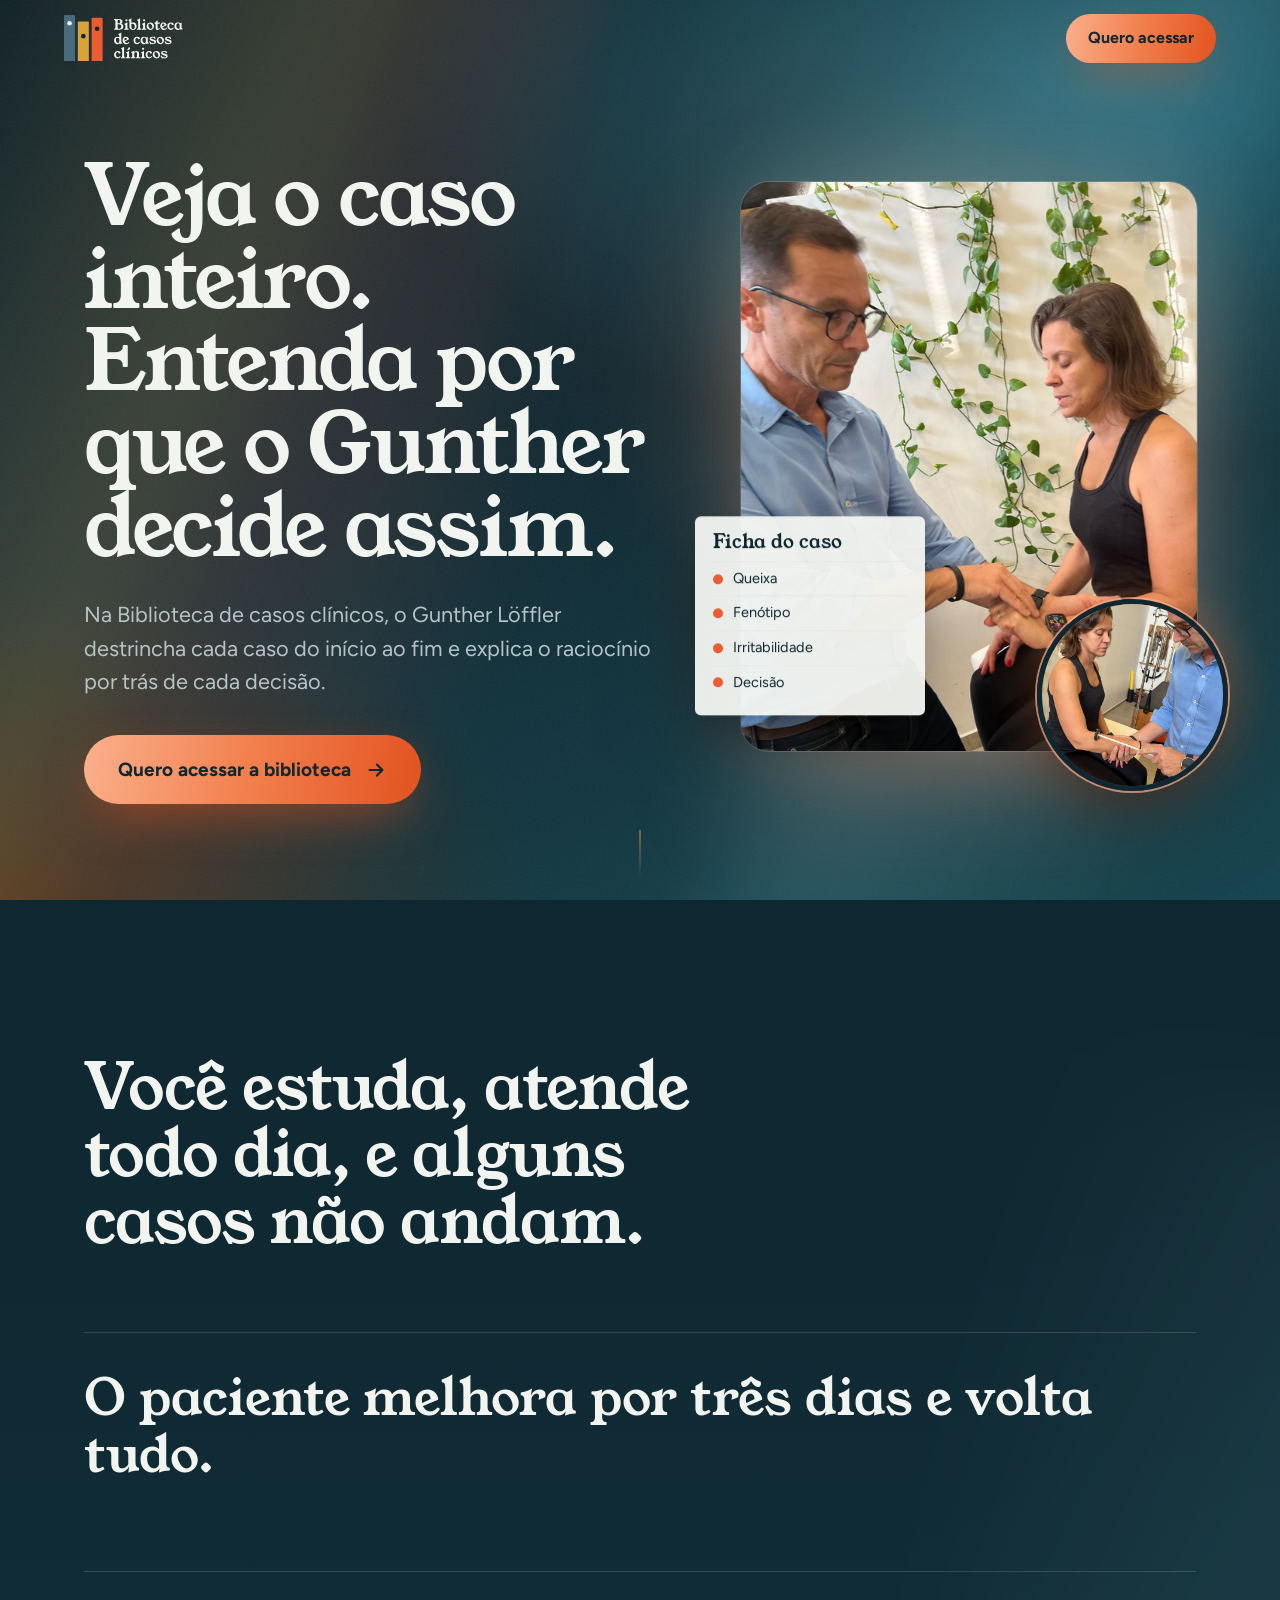
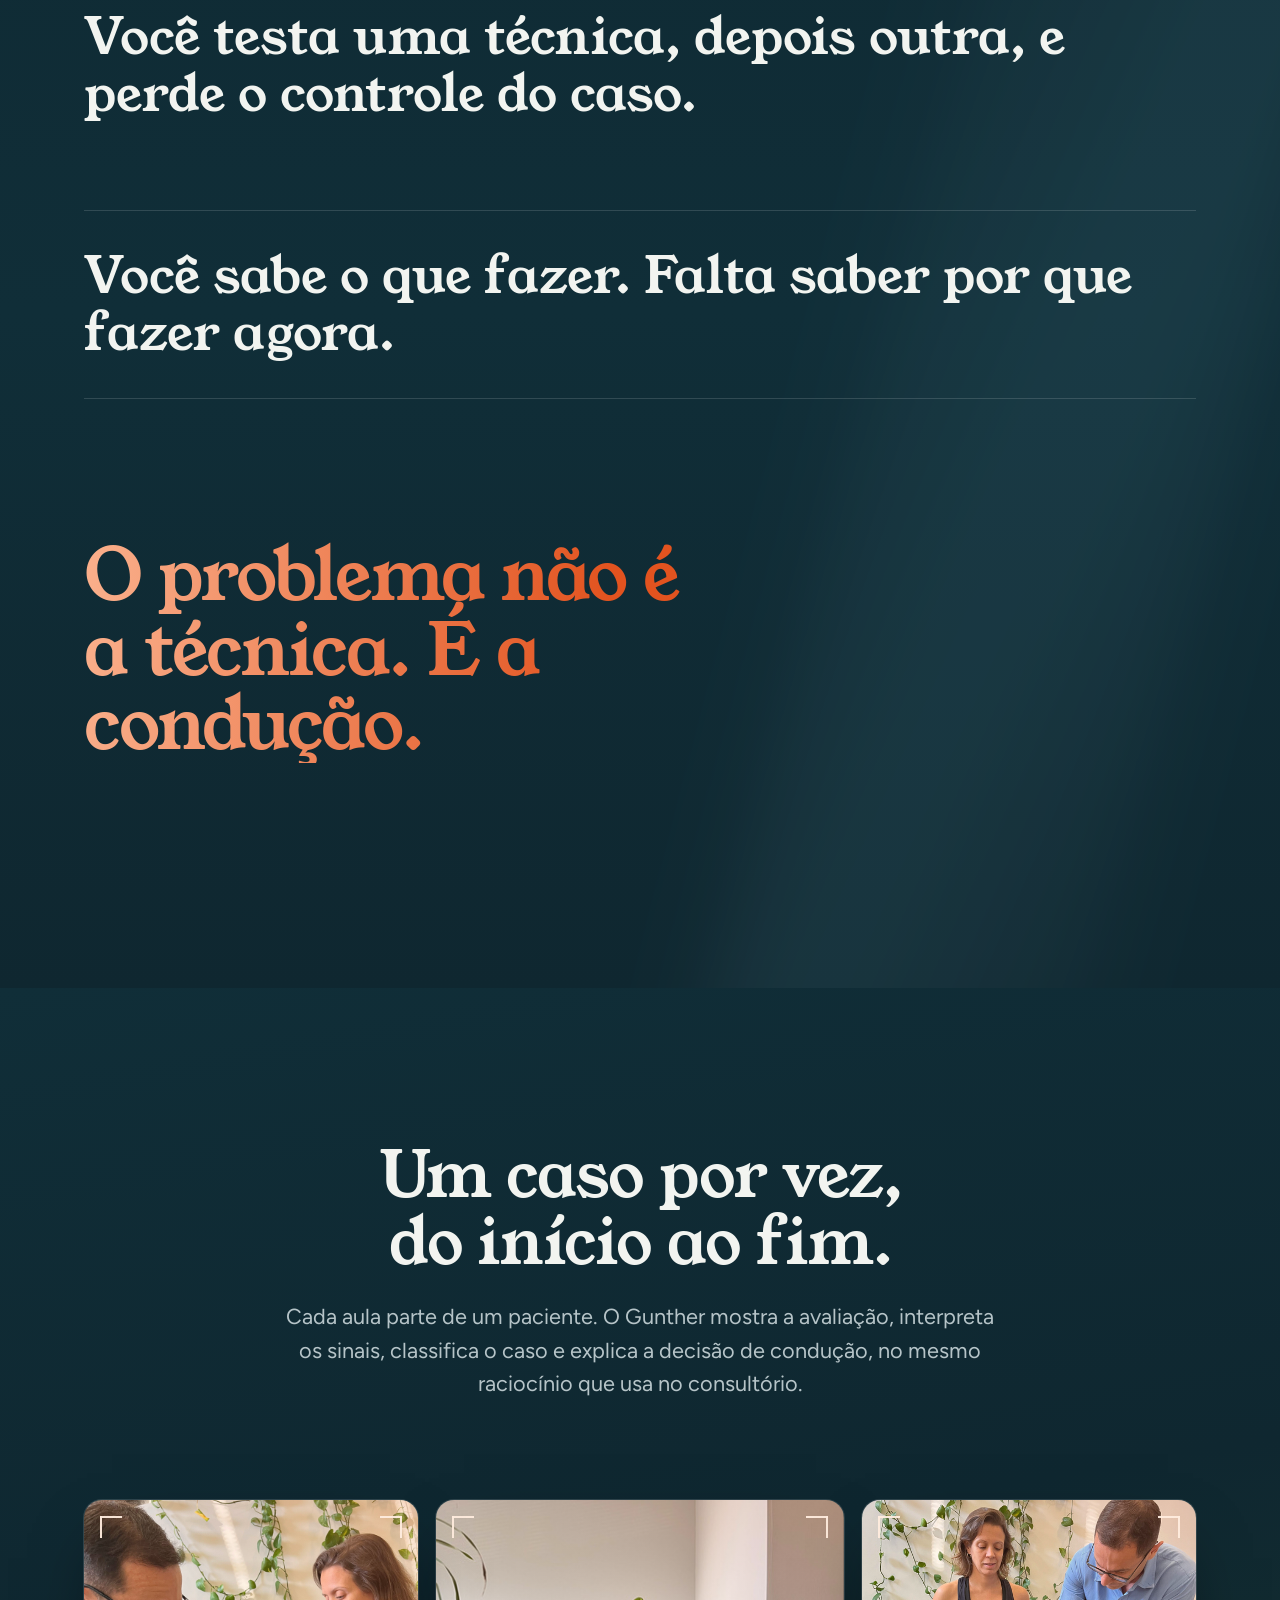
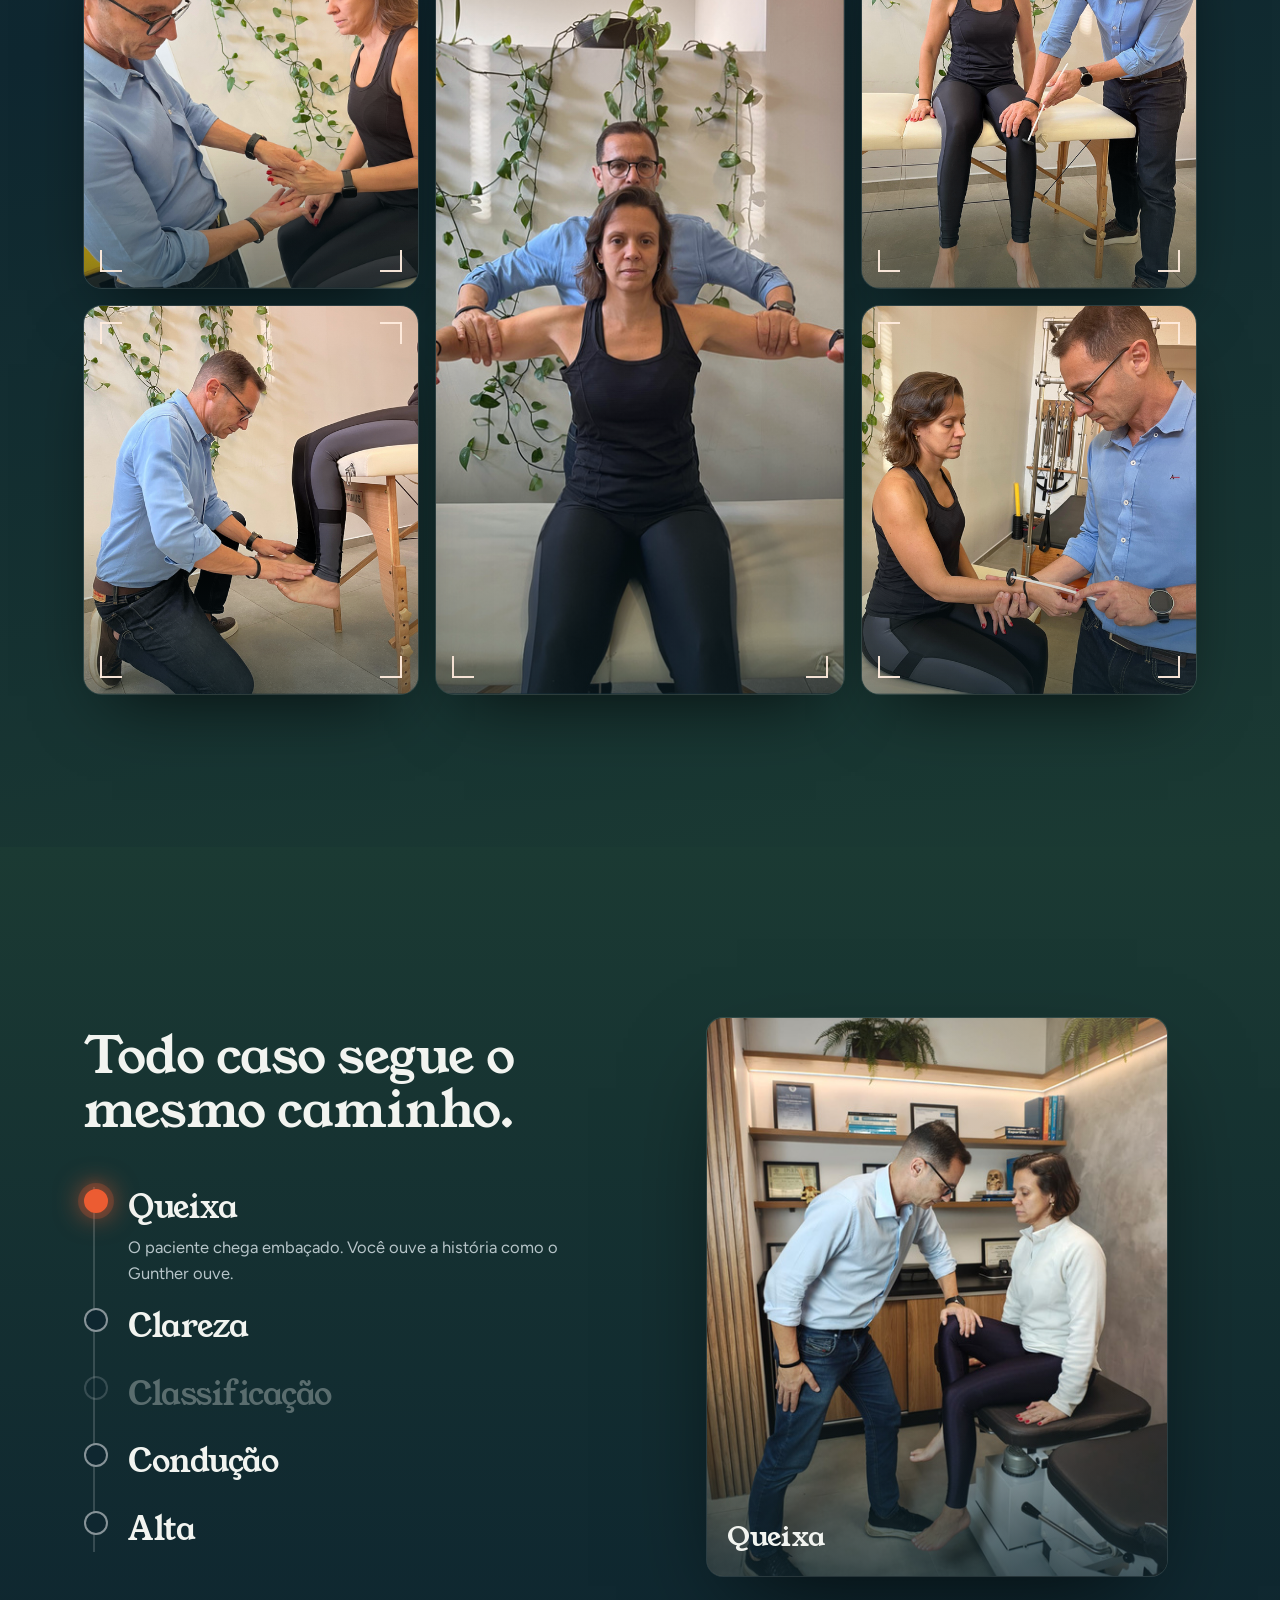
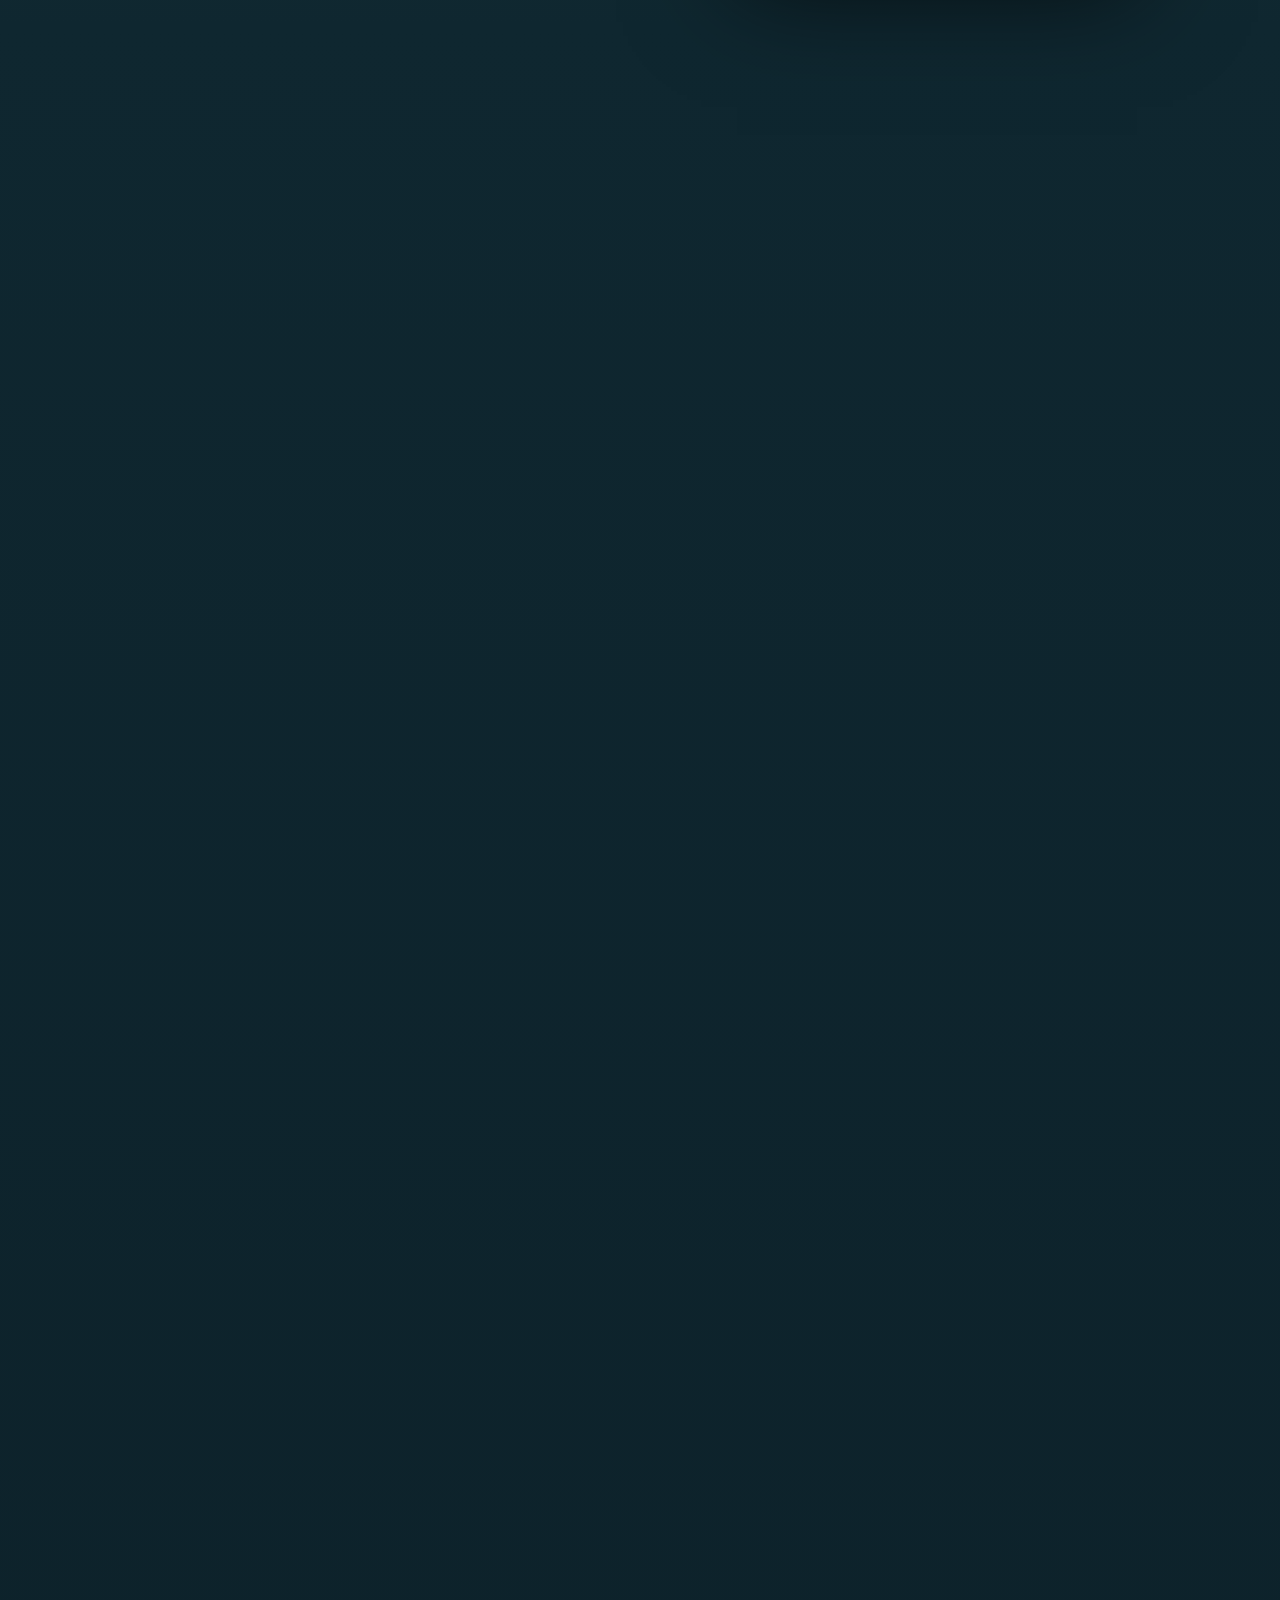
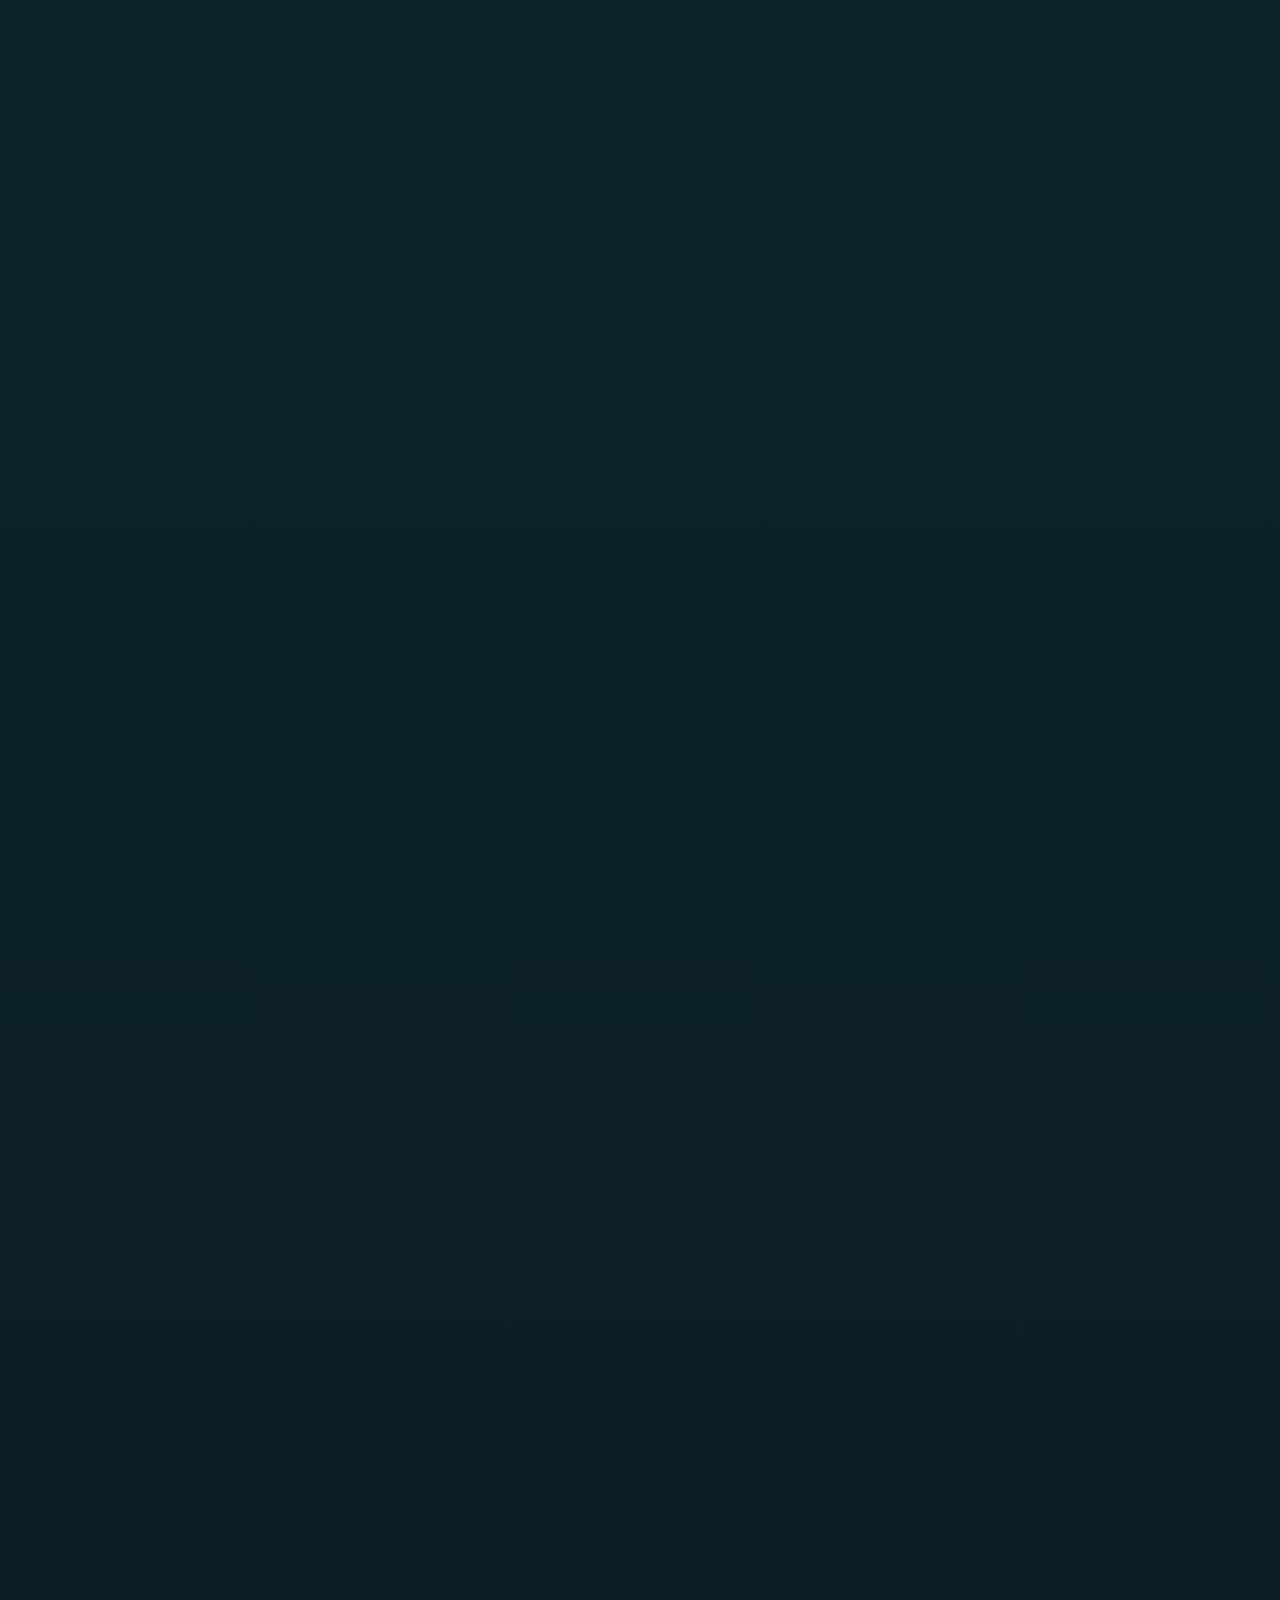
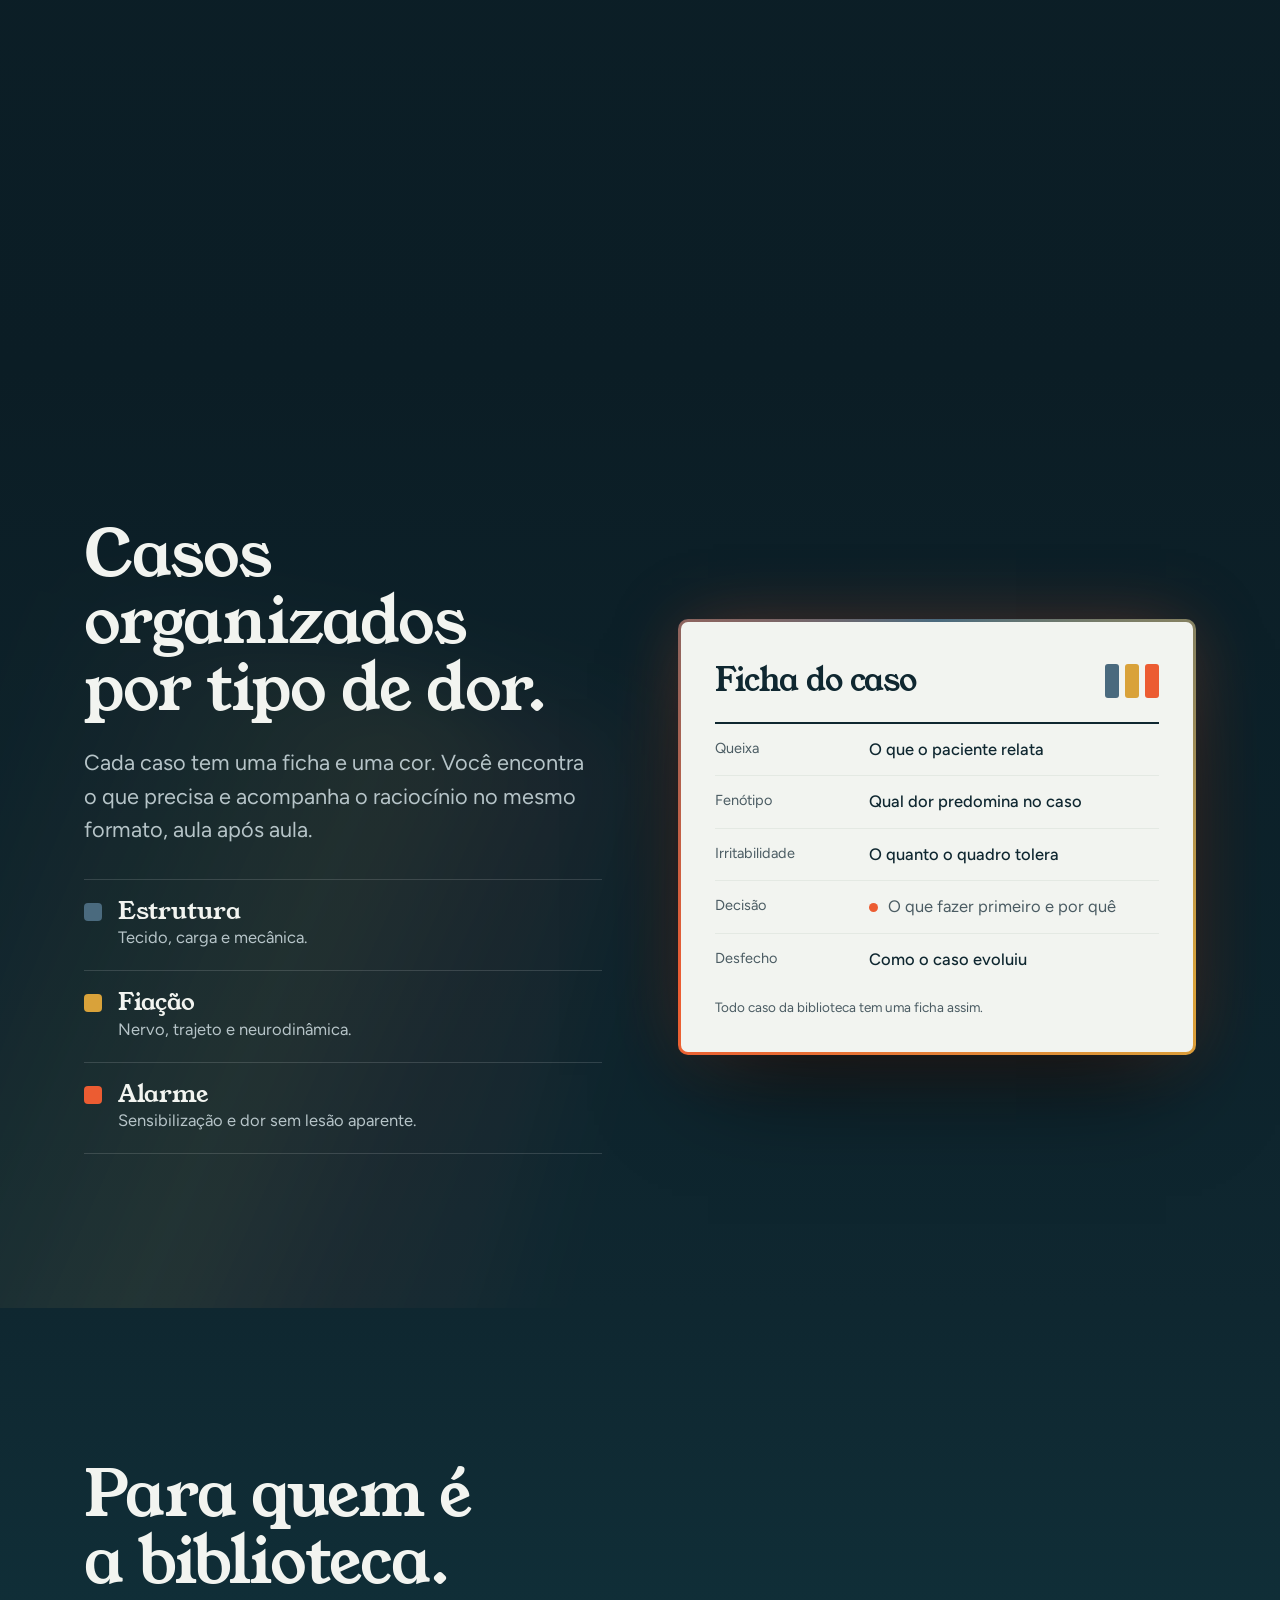
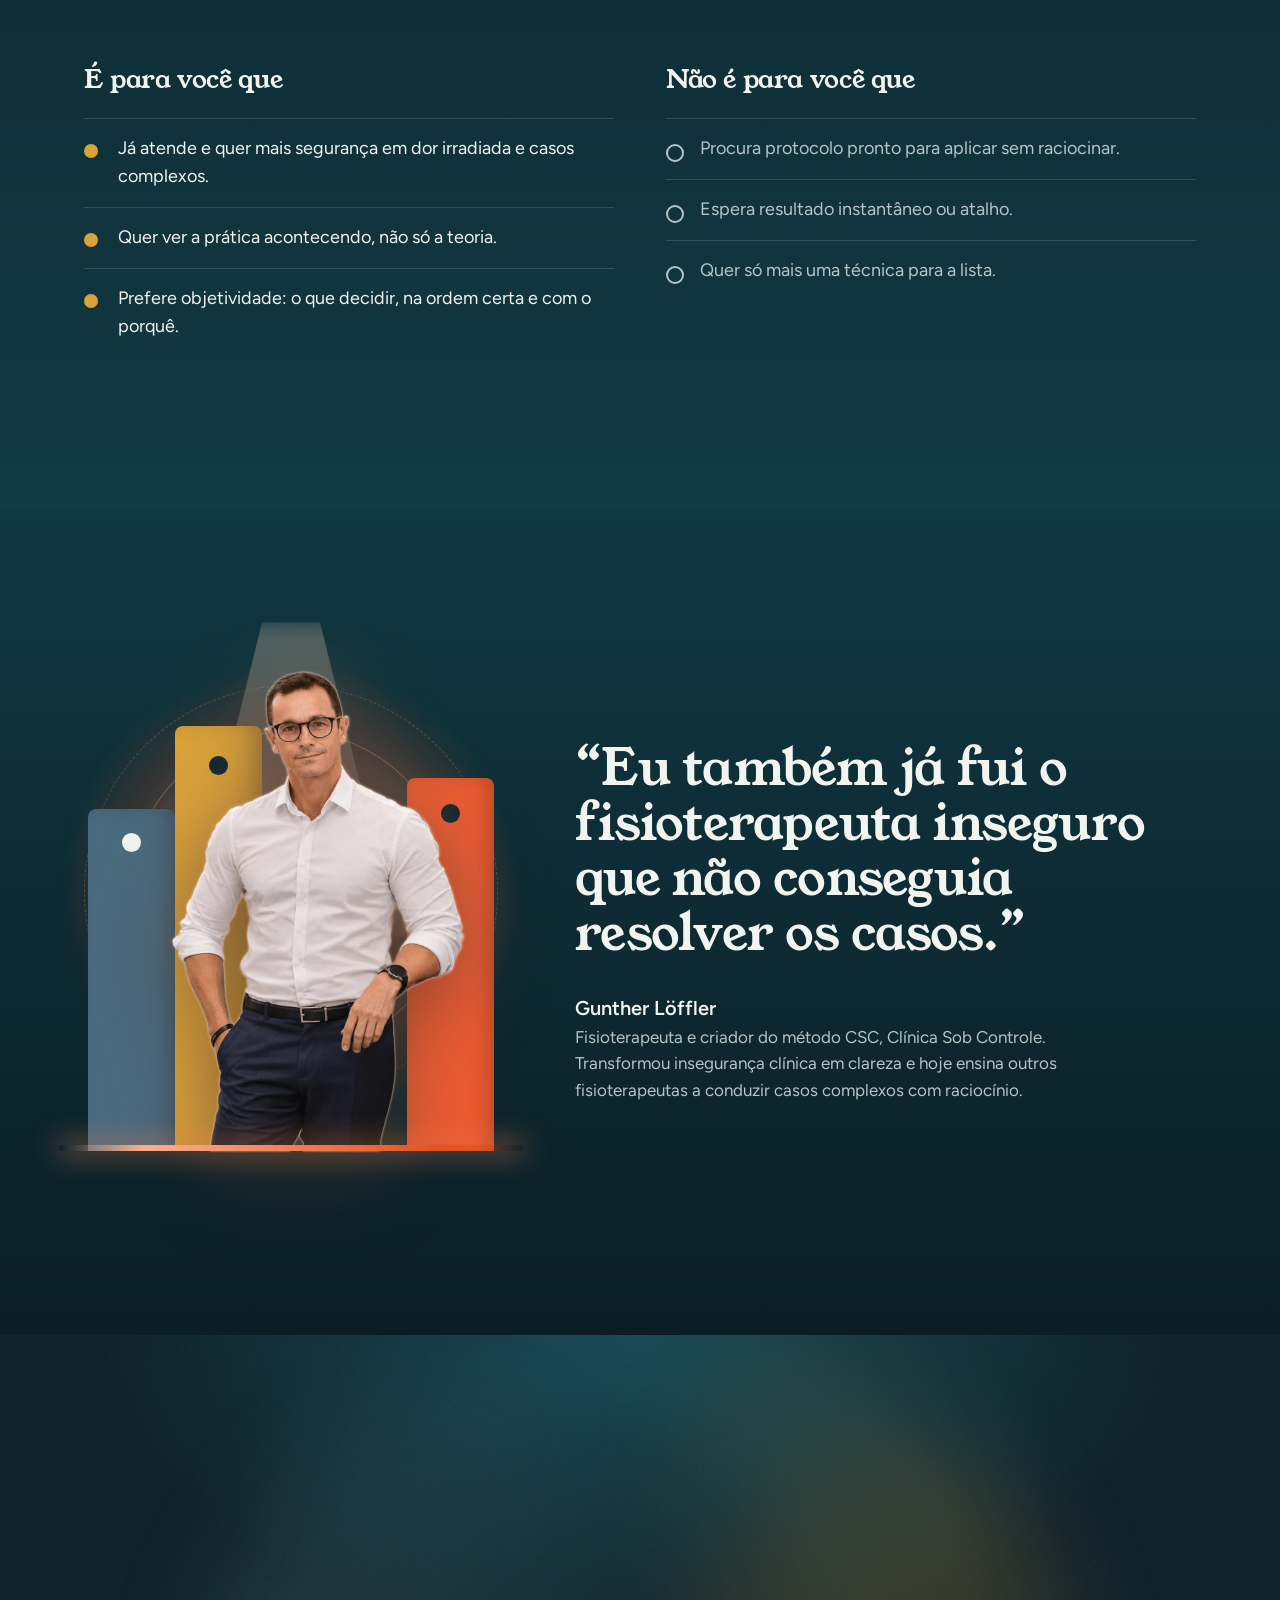
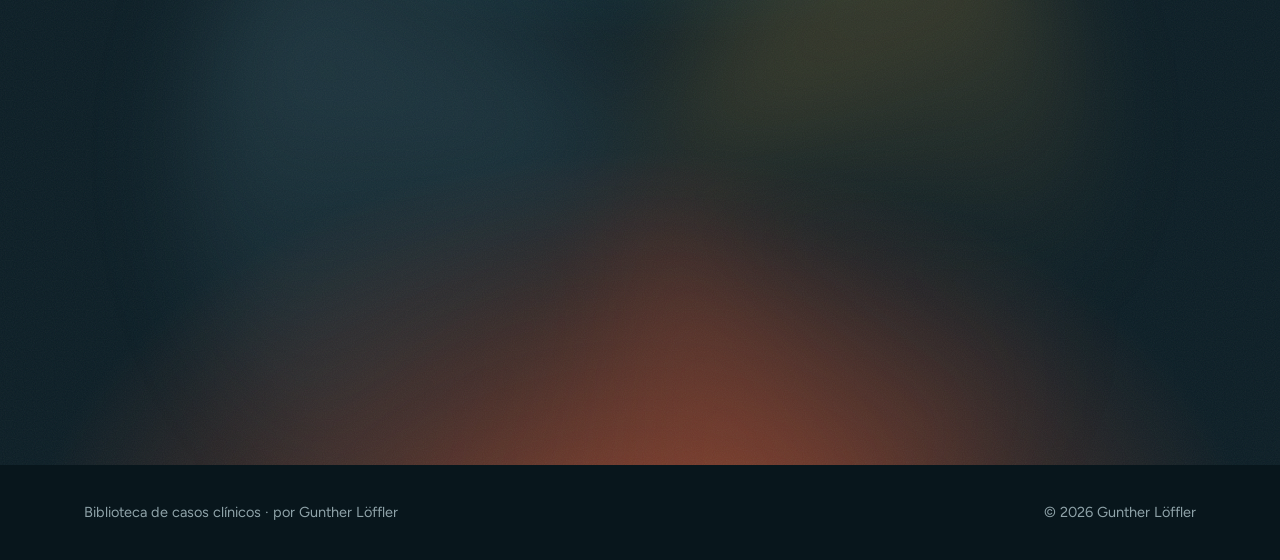
==== commit 9af5a190: "Biblioteca: tira a frase de pagamento seguro do primeiro botao Co-Authored-By: Claude Sonnet 5.5 <no" ====
--- a/biblioteca/index.html
+++ b/biblioteca/index.html
@@ -270,7 +270,6 @@
         <a class="btn" href="https://pay.hotmart.com/J106359488U?off=pjn1l1w2" target="_blank" rel="noopener">Quero acessar a biblioteca
           <svg viewBox="0 0 24 24" fill="none" stroke="currentColor" stroke-width="2.4" stroke-linecap="round" stroke-linejoin="round" aria-hidden="true"><path d="M5 12h14M13 6l6 6-6 6"/></svg>
         </a>
-        <p class="micro">Pagamento seguro pela Hotmart.</p>
       </div>
     </div>
     <div class="hero__foto" data-r="zoom" style="--d:.5s">
